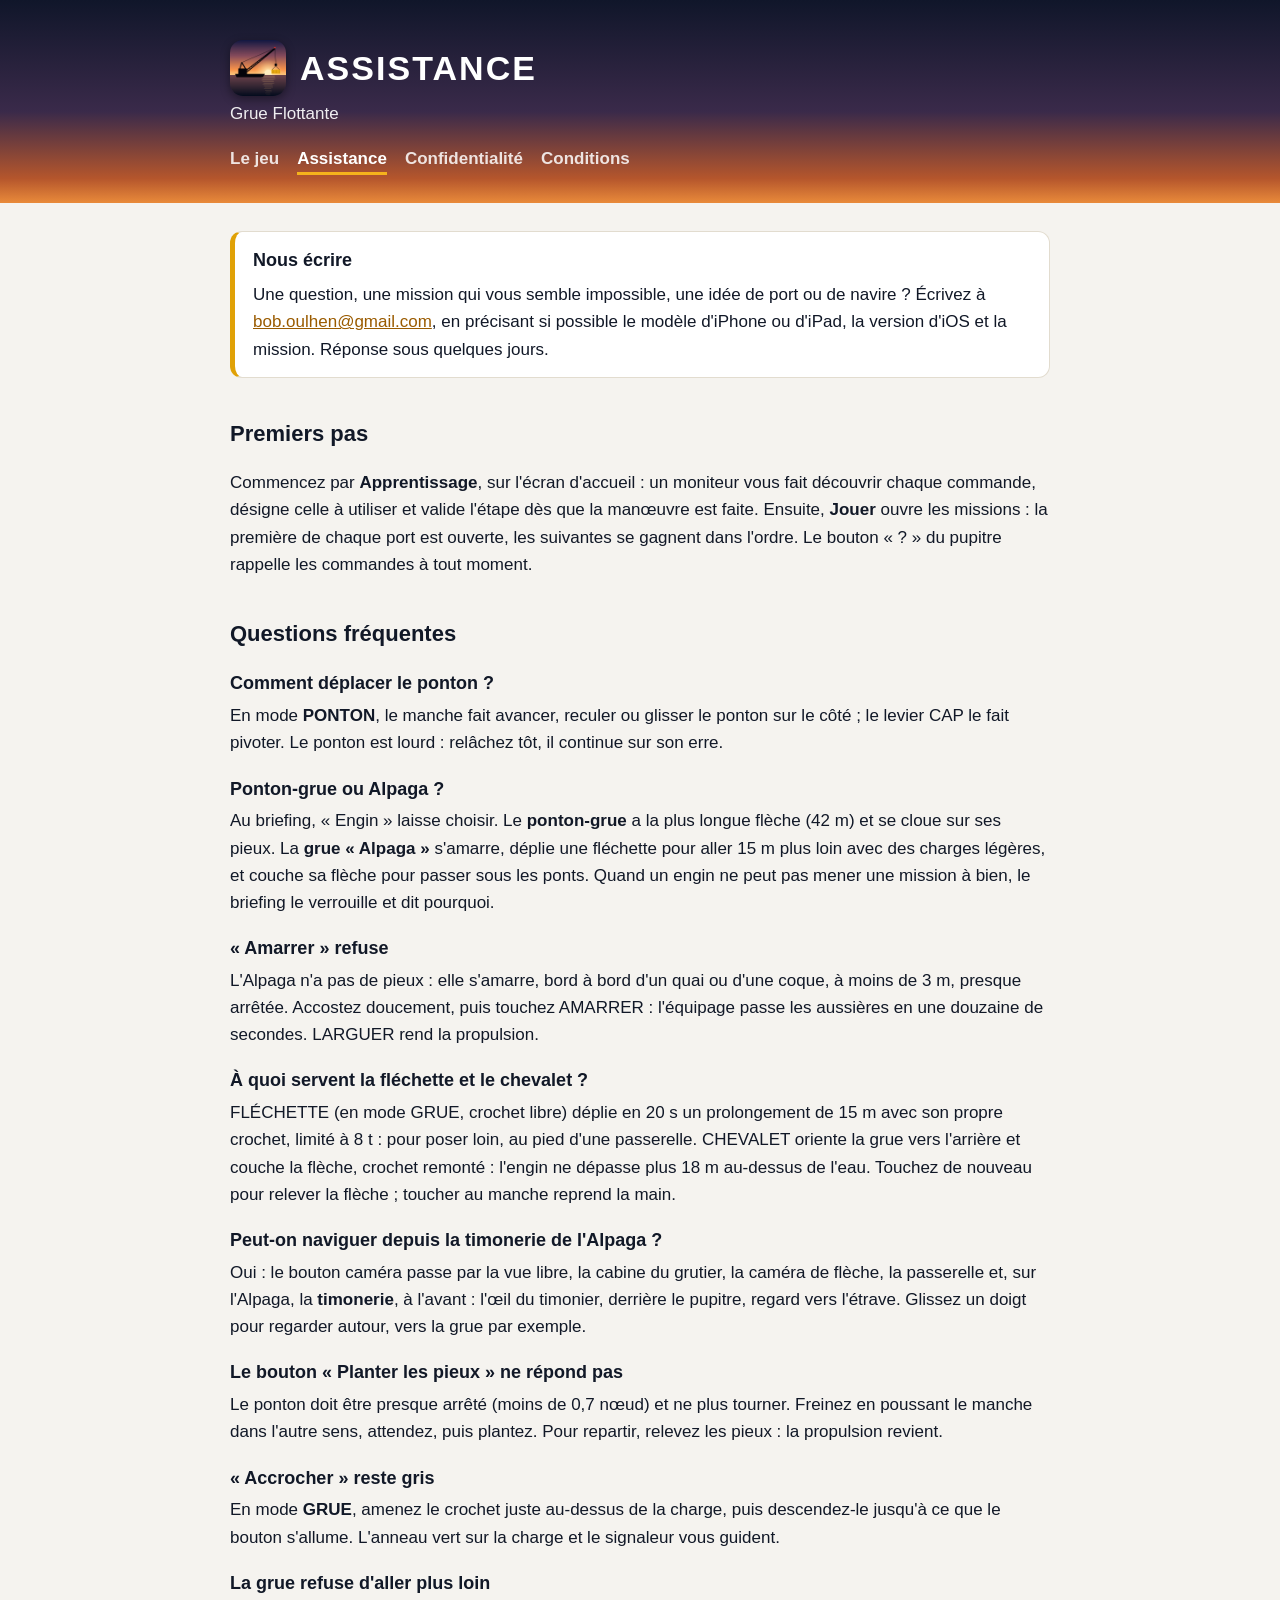
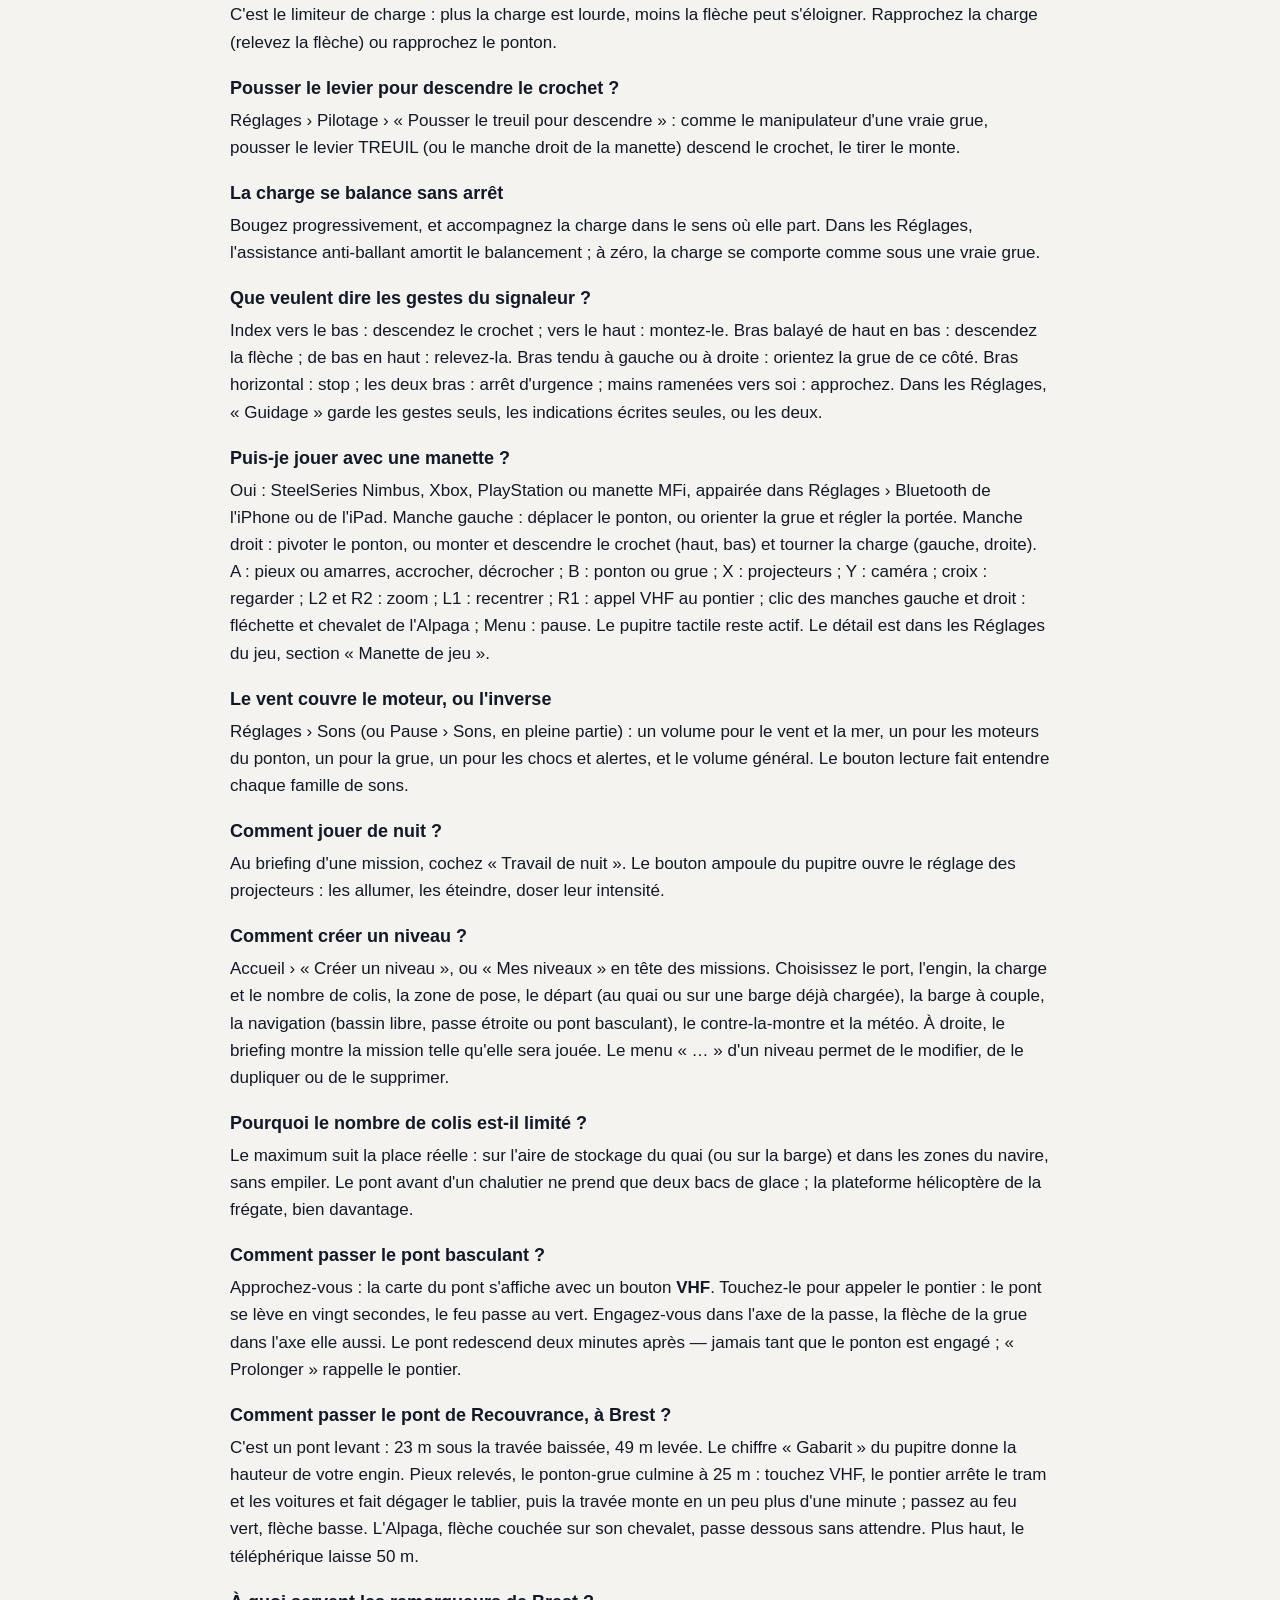
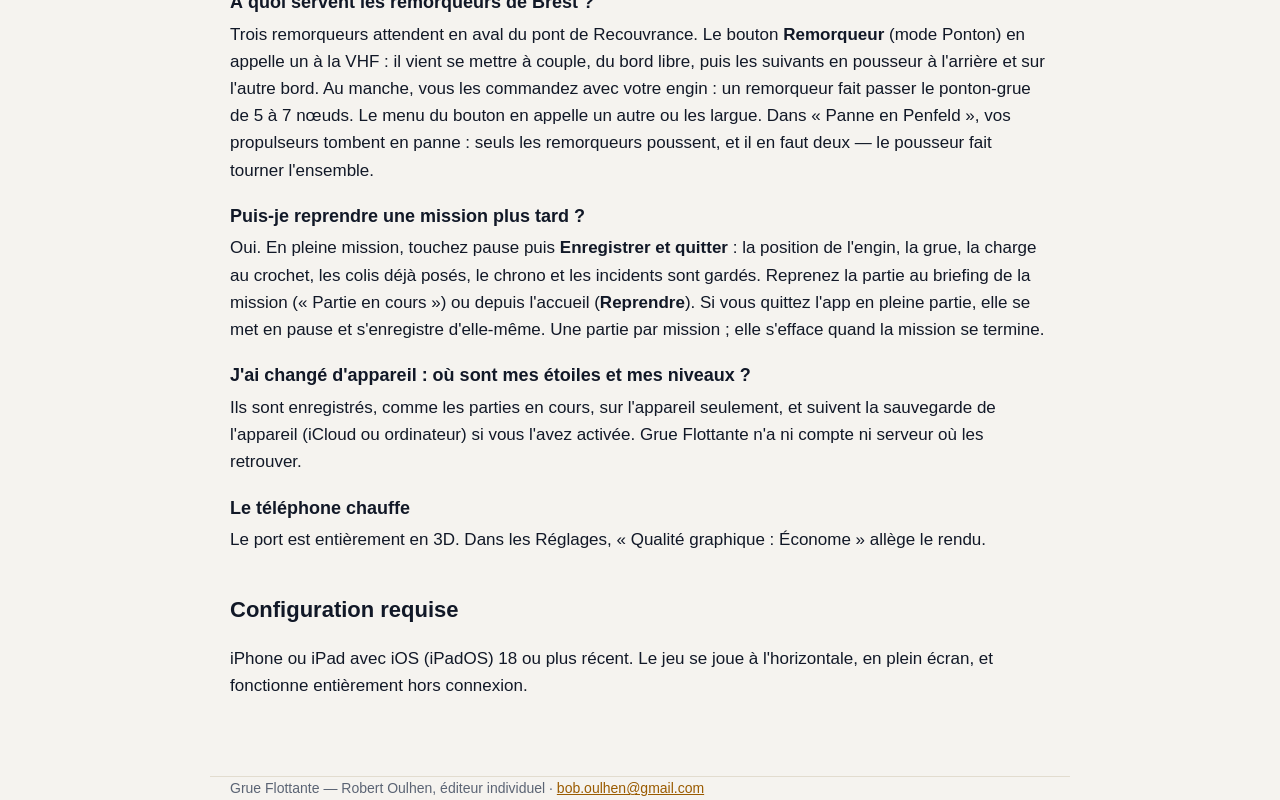
==== assistance.html @ deace476 "Alpaga : timonerie et sa vue, treuil inversable, gabarit 18 m ; images refaites Co-Authored-By: Clau" ====
<!doctype html>
<html lang="fr">
<head>
<meta charset="utf-8">
<meta name="viewport" content="width=device-width, initial-scale=1">
<title>Assistance — Grue Flottante</title>
<meta name="description" content="Aide de Grue Flottante : piloter le ponton, planter les pieux ou s'amarrer, la fléchette et le chevalet de l'Alpaga, accrocher et poser une charge, lire les gestes du signaleur, créer un niveau, faire lever un pont. Et comment nous écrire.">
<link rel="icon" href="images/icone.png">
<link rel="apple-touch-icon" href="images/icone.png">
<link rel="stylesheet" href="style.css">
</head>
<body>
<header class="bandeau">
  <div class="dedans">
    <h1><img class="icone" src="images/icone.png" alt="" width="56" height="56">ASSISTANCE</h1>
    <p class="accroche">Grue Flottante</p>
    <nav>
      <a href="index.html">Le jeu</a>
      <a href="assistance.html" aria-current="page">Assistance</a>
      <a href="confidentialite.html">Confidentialité</a>
      <a href="conditions.html">Conditions</a>
    </nav>
  </div>
</header>
<main class="dedans">
  <div class="encadre">
    <h3>Nous écrire</h3>
    <p>Une question, une mission qui vous semble impossible, une idée de port ou de navire ? Écrivez à
    <a href="mailto:bob.oulhen@gmail.com?subject=Grue%20Flottante">bob.oulhen@gmail.com</a>, en précisant si
    possible le modèle d'iPhone ou d'iPad, la version d'iOS et la mission. Réponse sous quelques jours.</p>
  </div>

  <h2>Premiers pas</h2>
  <p>Commencez par <strong>Apprentissage</strong>, sur l'écran d'accueil : un moniteur vous fait découvrir
  chaque commande, désigne celle à utiliser et valide l'étape dès que la manœuvre est faite. Ensuite,
  <strong>Jouer</strong> ouvre les missions : la première de chaque port est ouverte, les suivantes se
  gagnent dans l'ordre. Le bouton « ? » du pupitre rappelle les commandes à tout moment.</p>

  <h2>Questions fréquentes</h2>

  <h3>Comment déplacer le ponton ?</h3>
  <p>En mode <strong>PONTON</strong>, le manche fait avancer, reculer ou glisser le ponton sur le côté ;
  le levier CAP le fait pivoter. Le ponton est lourd : relâchez tôt, il continue sur son erre.</p>

  <h3>Ponton-grue ou Alpaga ?</h3>
  <p>Au briefing, « Engin » laisse choisir. Le <strong>ponton-grue</strong> a la plus longue flèche
  (42 m) et se cloue sur ses pieux. La <strong>grue « Alpaga »</strong> s'amarre, déplie une fléchette
  pour aller 15 m plus loin avec des charges légères, et couche sa flèche pour passer sous les ponts.
  Quand un engin ne peut pas mener une mission à bien, le briefing le verrouille et dit pourquoi.</p>

  <h3>« Amarrer » refuse</h3>
  <p>L'Alpaga n'a pas de pieux : elle s'amarre, bord à bord d'un quai ou d'une coque, à moins de 3 m,
  presque arrêtée. Accostez doucement, puis touchez AMARRER : l'équipage passe les aussières en une
  douzaine de secondes. LARGUER rend la propulsion.</p>

  <h3>À quoi servent la fléchette et le chevalet ?</h3>
  <p>FLÉCHETTE (en mode GRUE, crochet libre) déplie en 20 s un prolongement de 15 m avec son propre
  crochet, limité à 8 t : pour poser loin, au pied d'une passerelle. CHEVALET oriente la grue vers
  l'arrière et couche la flèche, crochet remonté : l'engin ne dépasse plus 18 m au-dessus de l'eau.
  Touchez de nouveau pour relever la flèche ; toucher au manche reprend la main.</p>

  <h3>Peut-on naviguer depuis la timonerie de l'Alpaga ?</h3>
  <p>Oui : le bouton caméra passe par la vue libre, la cabine du grutier, la caméra de flèche, la
  passerelle et, sur l'Alpaga, la <strong>timonerie</strong>, à l'avant : l'œil du timonier, derrière
  le pupitre, regard vers l'étrave. Glissez un doigt pour regarder autour, vers la grue par exemple.</p>

  <h3>Le bouton « Planter les pieux » ne répond pas</h3>
  <p>Le ponton doit être presque arrêté (moins de 0,7 nœud) et ne plus tourner. Freinez en poussant le
  manche dans l'autre sens, attendez, puis plantez. Pour repartir, relevez les pieux : la propulsion
  revient.</p>

  <h3>« Accrocher » reste gris</h3>
  <p>En mode <strong>GRUE</strong>, amenez le crochet juste au-dessus de la charge, puis descendez-le
  jusqu'à ce que le bouton s'allume. L'anneau vert sur la charge et le signaleur vous guident.</p>

  <h3>La grue refuse d'aller plus loin</h3>
  <p>C'est le limiteur de charge : plus la charge est lourde, moins la flèche peut s'éloigner. Rapprochez
  la charge (relevez la flèche) ou rapprochez le ponton.</p>

  <h3>Pousser le levier pour descendre le crochet ?</h3>
  <p>Réglages › Pilotage › « Pousser le treuil pour descendre » : comme le manipulateur d'une vraie
  grue, pousser le levier TREUIL (ou le manche droit de la manette) descend le crochet, le tirer le
  monte.</p>

  <h3>La charge se balance sans arrêt</h3>
  <p>Bougez progressivement, et accompagnez la charge dans le sens où elle part. Dans les Réglages,
  l'assistance anti-ballant amortit le balancement ; à zéro, la charge se comporte comme sous une vraie
  grue.</p>

  <h3>Que veulent dire les gestes du signaleur ?</h3>
  <p>Index vers le bas : descendez le crochet ; vers le haut : montez-le. Bras balayé de haut en bas :
  descendez la flèche ; de bas en haut : relevez-la. Bras tendu à gauche ou à droite : orientez la grue de
  ce côté. Bras horizontal : stop ; les deux bras : arrêt d'urgence ; mains ramenées vers soi :
  approchez. Dans les Réglages, « Guidage » garde les gestes seuls, les indications écrites seules, ou les
  deux.</p>

  <h3>Puis-je jouer avec une manette ?</h3>
  <p>Oui : SteelSeries Nimbus, Xbox, PlayStation ou manette MFi, appairée dans Réglages › Bluetooth de
  l'iPhone ou de l'iPad. Manche gauche : déplacer le ponton, ou orienter la grue et régler la portée. Manche droit :
  pivoter le ponton, ou monter et descendre le crochet (haut, bas) et tourner la charge (gauche, droite).
  A : pieux ou amarres, accrocher, décrocher ; B : ponton ou grue ; X : projecteurs ; Y : caméra ; croix : regarder ;
  L2 et R2 : zoom ; L1 : recentrer ; R1 : appel VHF au pontier ; clic des manches gauche et droit :
  fléchette et chevalet de l'Alpaga ; Menu : pause. Le pupitre tactile reste
  actif. Le détail est dans les Réglages du jeu, section « Manette de jeu ».</p>

  <h3>Le vent couvre le moteur, ou l'inverse</h3>
  <p>Réglages › Sons (ou Pause › Sons, en pleine partie) : un volume pour le vent et la mer, un pour les
  moteurs du ponton, un pour la grue, un pour les chocs et alertes, et le volume général. Le bouton
  lecture fait entendre chaque famille de sons.</p>

  <h3>Comment jouer de nuit ?</h3>
  <p>Au briefing d'une mission, cochez « Travail de nuit ». Le bouton ampoule du pupitre ouvre le réglage
  des projecteurs : les allumer, les éteindre, doser leur intensité.</p>

  <h3>Comment créer un niveau ?</h3>
  <p>Accueil › « Créer un niveau », ou « Mes niveaux » en tête des missions. Choisissez le port, l'engin, la charge
  et le nombre de colis, la zone de pose, le départ (au quai ou sur une barge déjà chargée), la barge à
  couple, la navigation (bassin libre, passe étroite ou pont basculant), le contre-la-montre et la météo.
  À droite, le briefing montre la mission telle qu'elle sera jouée. Le menu « … » d'un niveau permet de le
  modifier, de le dupliquer ou de le supprimer.</p>

  <h3>Pourquoi le nombre de colis est-il limité ?</h3>
  <p>Le maximum suit la place réelle : sur l'aire de stockage du quai (ou sur la barge) et dans les zones
  du navire, sans empiler. Le pont avant d'un chalutier ne prend que deux bacs de glace ; la plateforme
  hélicoptère de la frégate, bien davantage.</p>

  <h3>Comment passer le pont basculant ?</h3>
  <p>Approchez-vous : la carte du pont s'affiche avec un bouton <strong>VHF</strong>. Touchez-le pour
  appeler le pontier : le pont se lève en vingt secondes, le feu passe au vert. Engagez-vous dans l'axe de
  la passe, la flèche de la grue dans l'axe elle aussi. Le pont redescend deux minutes après — jamais tant
  que le ponton est engagé ; « Prolonger » rappelle le pontier.</p>

  <h3>Comment passer le pont de Recouvrance, à Brest ?</h3>
  <p>C'est un pont levant : 23 m sous la travée baissée, 49 m levée. Le chiffre « Gabarit » du pupitre
  donne la hauteur de votre engin. Pieux relevés, le ponton-grue culmine à 25 m : touchez VHF, le pontier
  arrête le tram et les voitures et fait dégager le tablier, puis la travée monte en un peu plus d'une
  minute ; passez au feu vert, flèche basse. L'Alpaga, flèche couchée sur son
  chevalet, passe dessous sans attendre. Plus haut, le téléphérique laisse 50 m.</p>

  <h3>À quoi servent les remorqueurs de Brest ?</h3>
  <p>Trois remorqueurs attendent en aval du pont de Recouvrance. Le bouton <strong>Remorqueur</strong>
  (mode Ponton) en appelle un à la VHF : il vient se mettre à couple, du bord libre, puis les suivants en
  pousseur à l'arrière et sur l'autre bord. Au manche, vous les commandez avec votre engin : un
  remorqueur fait passer le ponton-grue de 5 à 7 nœuds. Le menu du bouton en appelle un autre ou les
  largue. Dans « Panne en Penfeld », vos propulseurs tombent en panne : seuls les remorqueurs poussent,
  et il en faut deux — le pousseur fait tourner l'ensemble.</p>

  <h3>Puis-je reprendre une mission plus tard ?</h3>
  <p>Oui. En pleine mission, touchez pause puis <strong>Enregistrer et quitter</strong> : la position de
  l'engin, la grue, la charge au crochet, les colis déjà posés, le chrono et les incidents sont gardés.
  Reprenez la partie au briefing de la mission (« Partie en cours ») ou depuis l'accueil
  (<strong>Reprendre</strong>). Si vous quittez l'app en pleine partie, elle se met en pause et
  s'enregistre d'elle-même. Une partie par mission ; elle s'efface quand la mission se termine.</p>

  <h3>J'ai changé d'appareil : où sont mes étoiles et mes niveaux ?</h3>
  <p>Ils sont enregistrés, comme les parties en cours, sur l'appareil seulement, et suivent la sauvegarde de l'appareil (iCloud ou
  ordinateur) si vous l'avez activée. Grue Flottante n'a ni compte ni serveur où les retrouver.</p>

  <h3>Le téléphone chauffe</h3>
  <p>Le port est entièrement en 3D. Dans les Réglages, « Qualité graphique : Économe » allège le rendu.</p>

  <h2>Configuration requise</h2>
  <p>iPhone ou iPad avec iOS (iPadOS) 18 ou plus récent. Le jeu se joue à l'horizontale, en plein écran, et fonctionne entièrement hors
  connexion.</p>
</main>
<footer class="dedans">Grue Flottante — Robert Oulhen, éditeur individuel · <a href="mailto:bob.oulhen@gmail.com">bob.oulhen@gmail.com</a></footer>
</body>
</html>
---- style.css ----
:root { --encre: #111827; --doux: #5b6474; --fond: #f5f3ef; --carte: #ffffff; --trait: #e2dccf;
        --ambre: #e0a106; --lien: #9a5b00; --nuit: #10162a; }
@media (prefers-color-scheme: dark) {
  :root { --encre: #ece8e1; --doux: #8d939e; --fond: #0b0f1a; --carte: #141a29; --trait: #283044;
          --ambre: #f5b31c; --lien: #ffc94d; }
}
* { box-sizing: border-box; }
body { margin: 0; background: var(--fond); color: var(--encre);
       font: 17px/1.6 -apple-system, BlinkMacSystemFont, "Segoe UI", sans-serif; }
/* Le bandeau reprend le couchant de l'icône : nuit en haut, horizon orangé en bas. */
.bandeau { background: linear-gradient(180deg, #10162a 0%, #3a2a4a 55%, #b5562c 88%, #e98a3a 100%);
           color: #fff; padding: 40px 0 28px; }
.dedans { max-width: 860px; margin: 0 auto; padding: 0 20px; }
h1 { margin: 0; font-size: 34px; letter-spacing: .06em; display: flex; align-items: center; gap: 14px; }
.icone { width: 56px; height: 56px; border-radius: 13px; box-shadow: 0 3px 10px rgba(0,0,0,.4); flex: none; }
.accroche { margin: 4px 0 18px; opacity: .92; }
nav { display: flex; gap: 18px; flex-wrap: wrap; }
nav a { color: #fff; text-decoration: none; font-weight: 600; opacity: .85; }
nav a[aria-current="page"] { opacity: 1; border-bottom: 3px solid #f5b31c; }
main.dedans { padding-top: 28px; padding-bottom: 60px; }
h2 { margin-top: 38px; font-size: 22px; }
h3 { margin-bottom: 4px; font-size: 18px; }
h3 + p { margin-top: 0; }
a { color: var(--lien); }
.date { color: var(--doux); font-size: 14px; }
.encadre { background: var(--carte); border: 1px solid var(--trait); border-left: 5px solid var(--ambre);
           border-radius: 12px; padding: 14px 18px; }
.encadre h3 { margin: 0 0 6px; }
.encadre p { margin: 0; }
.encadre p + p { margin-top: 8px; }
ul { padding-left: 22px; }
li { margin: 4px 0; }
table { width: 100%; border-collapse: collapse; margin: 12px 0; background: var(--carte); }
th, td { text-align: left; padding: 9px 10px; border-bottom: 1px solid var(--trait); vertical-align: top; }
th { font-size: 14px; color: var(--doux); }
footer { color: var(--doux); font-size: 14px; border-top: 1px solid var(--trait); padding: 18px 20px 40px; }
/* Le jeu se joue à l'horizontale : deux captures par rangée, une seule sur un téléphone. */
.galerie { display: grid; grid-template-columns: repeat(2, 1fr); gap: 16px; margin: 28px 0 8px; }
.galerie figure { margin: 0; text-align: center; }
.galerie img { width: 100%; height: auto; display: block; border-radius: 14px; border: 1px solid var(--trait);
               box-shadow: 0 6px 18px rgba(16,22,42,.18); }
figcaption { margin-top: 8px; font-size: 14px; color: var(--doux); line-height: 1.3; }
@media (max-width: 620px) {
  .galerie { grid-template-columns: 1fr; }
  h1 { font-size: 28px; }
  .icone { width: 46px; height: 46px; border-radius: 11px; }
}
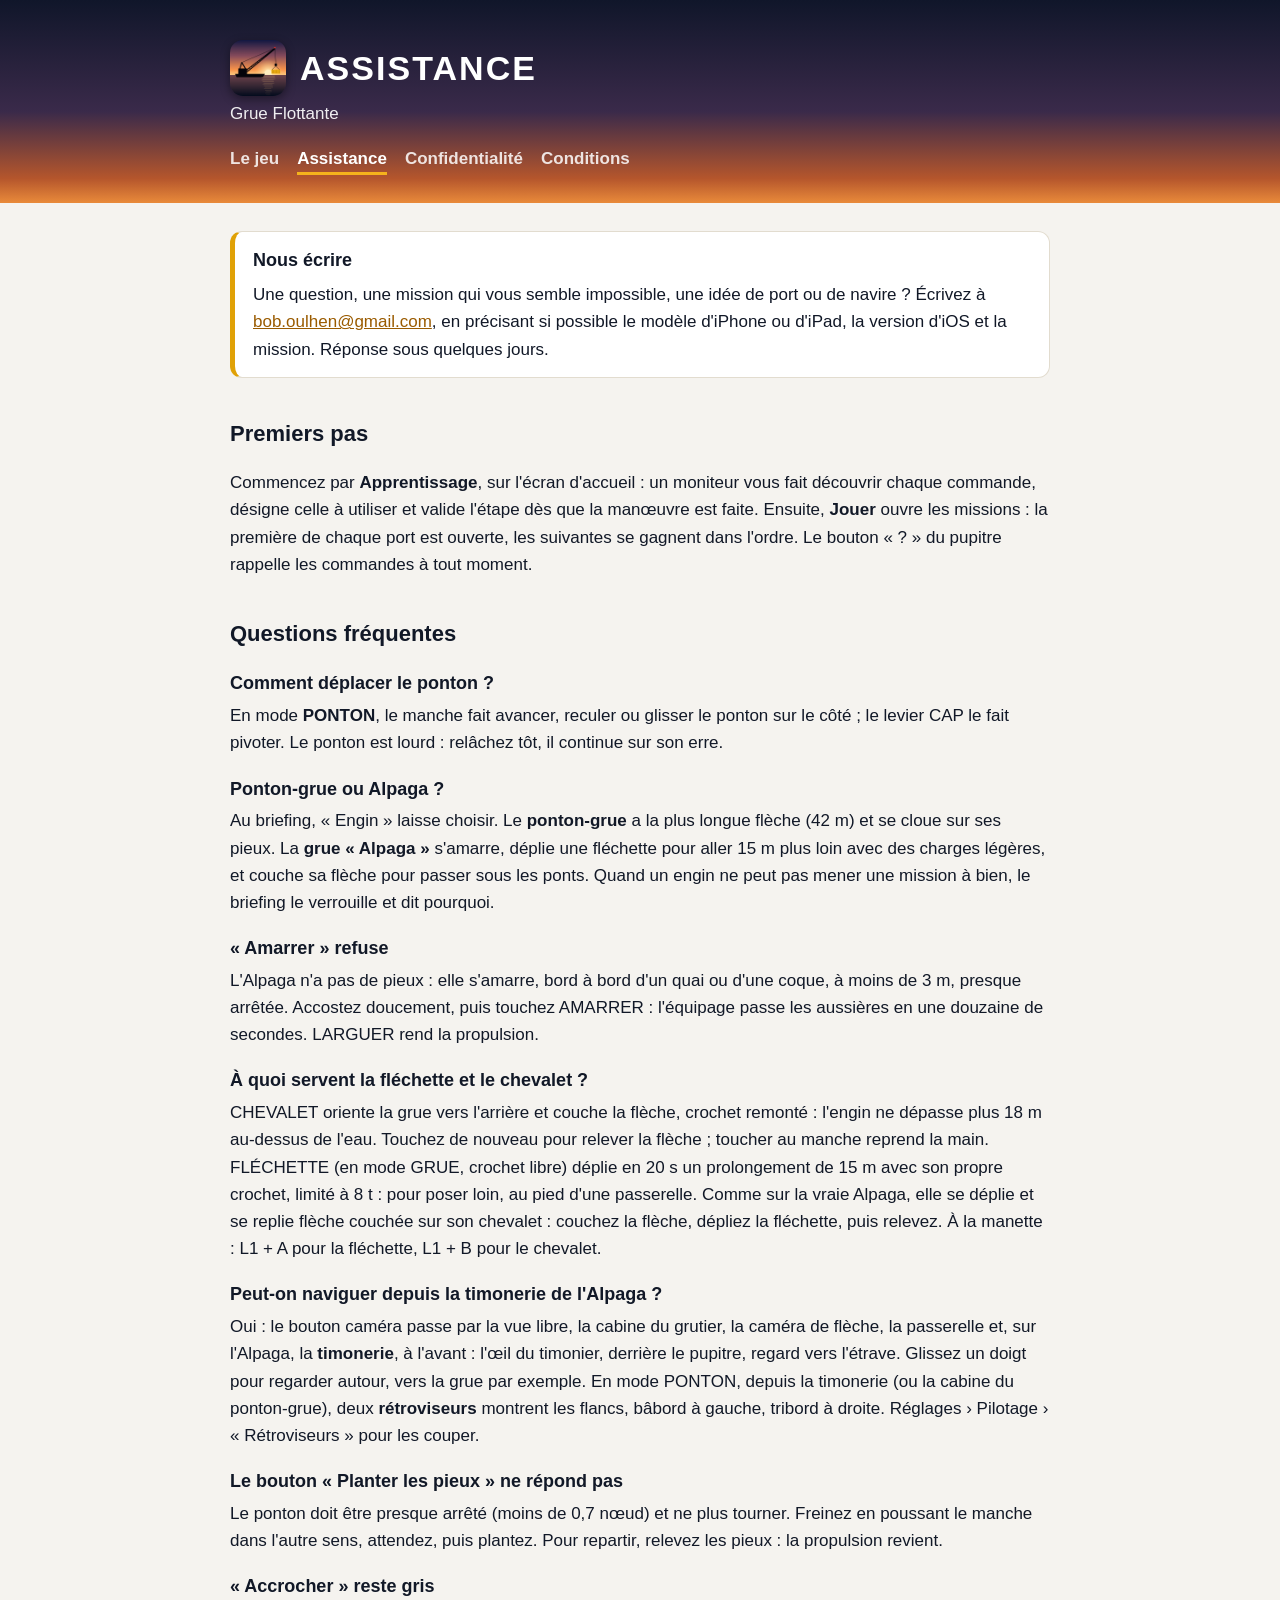
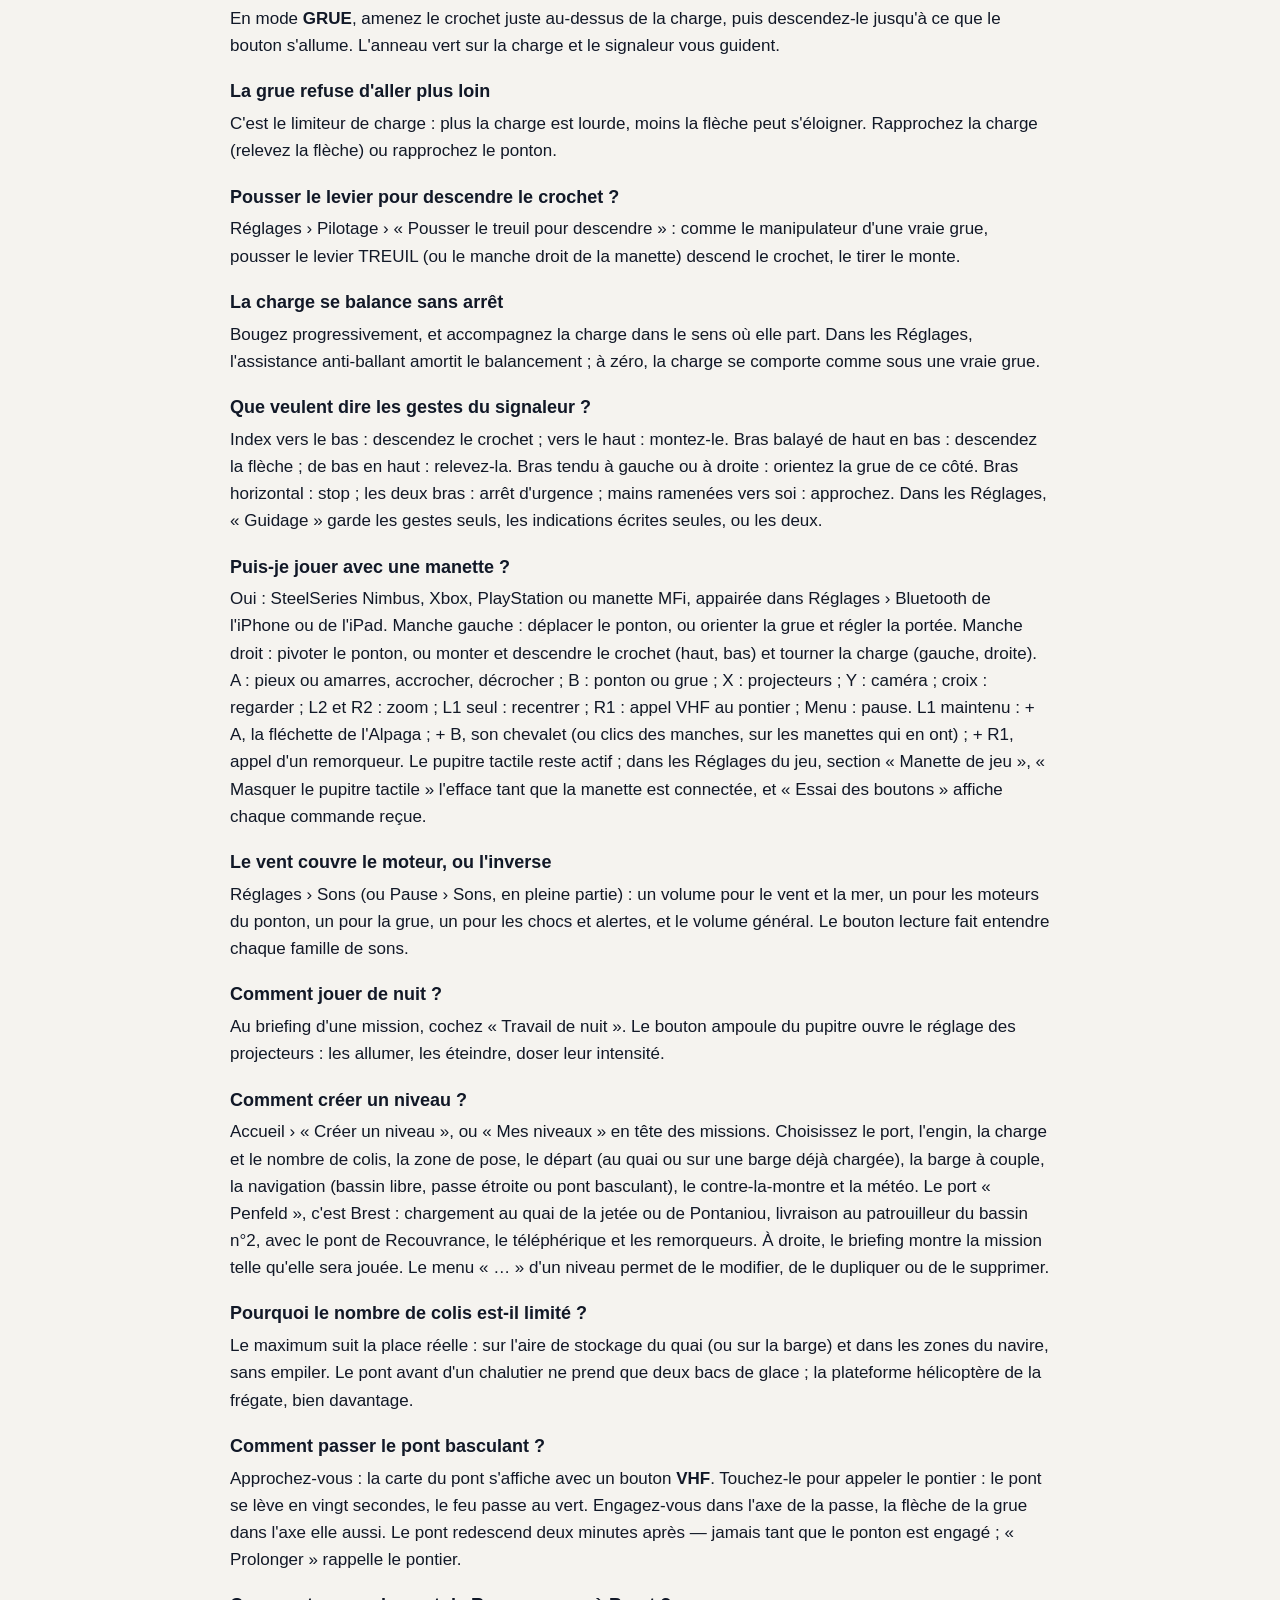
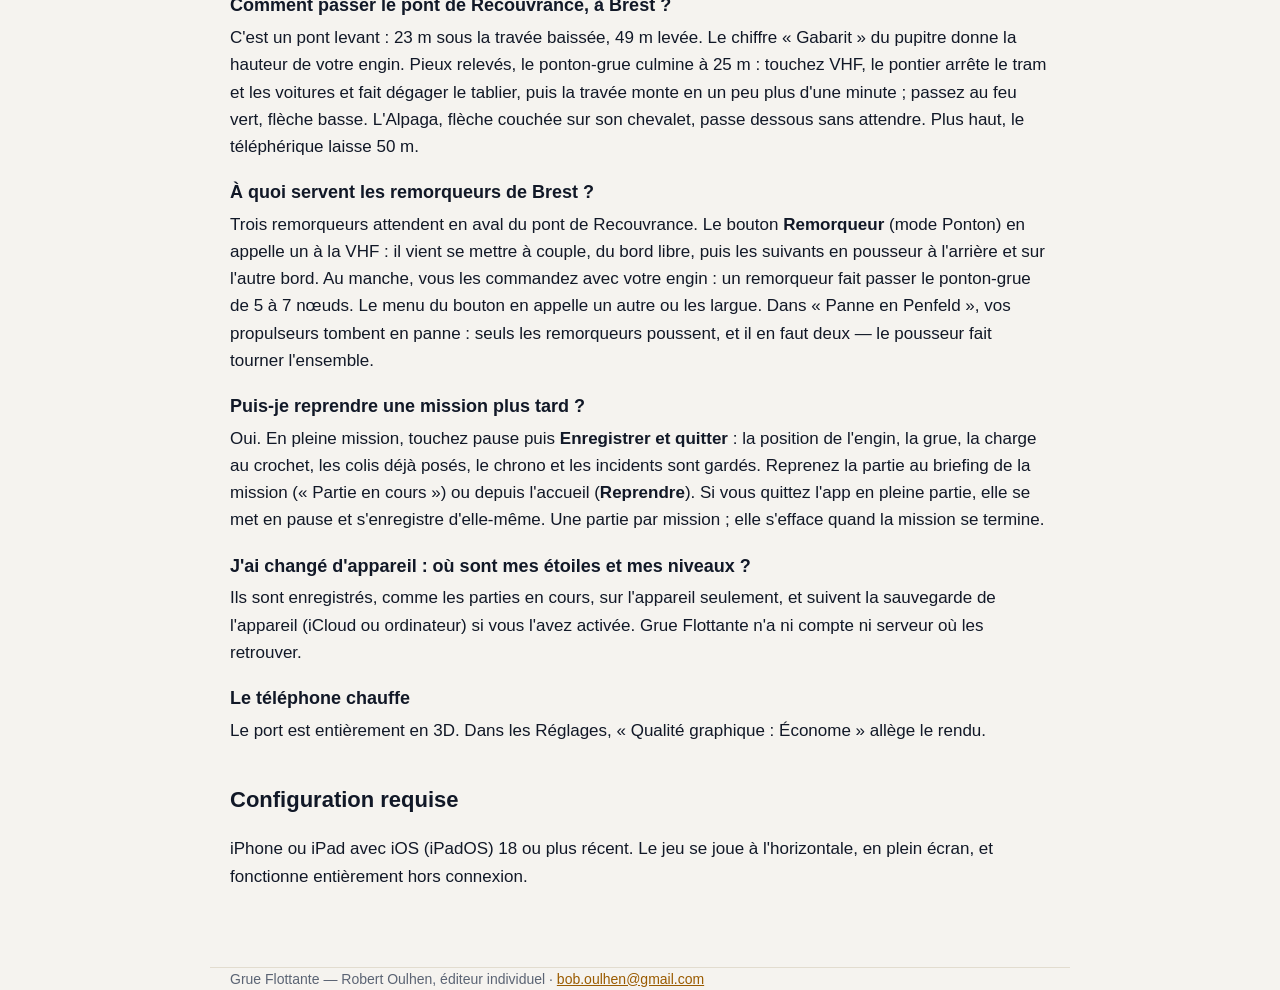
==== commit d993f465: "Assistance : Penfeld dans le créateur, manette (L1 + A/B/R1, pupitre masqué), fléchette sur chevalet" ====
--- a/assistance.html
+++ b/assistance.html
@@ -54,15 +54,20 @@
   douzaine de secondes. LARGUER rend la propulsion.</p>
 
   <h3>À quoi servent la fléchette et le chevalet ?</h3>
-  <p>FLÉCHETTE (en mode GRUE, crochet libre) déplie en 20 s un prolongement de 15 m avec son propre
-  crochet, limité à 8 t : pour poser loin, au pied d'une passerelle. CHEVALET oriente la grue vers
-  l'arrière et couche la flèche, crochet remonté : l'engin ne dépasse plus 18 m au-dessus de l'eau.
-  Touchez de nouveau pour relever la flèche ; toucher au manche reprend la main.</p>
+  <p>CHEVALET oriente la grue vers l'arrière et couche la flèche, crochet remonté : l'engin ne dépasse
+  plus 18 m au-dessus de l'eau. Touchez de nouveau pour relever la flèche ; toucher au manche reprend
+  la main. FLÉCHETTE (en mode GRUE, crochet libre) déplie en 20 s un prolongement de 15 m avec son
+  propre crochet, limité à 8 t : pour poser loin, au pied d'une passerelle. Comme sur la vraie Alpaga,
+  elle se déplie et se replie flèche couchée sur son chevalet : couchez la flèche, dépliez la
+  fléchette, puis relevez. À la manette : L1 + A pour la fléchette, L1 + B pour le chevalet.</p>
 
   <h3>Peut-on naviguer depuis la timonerie de l'Alpaga ?</h3>
   <p>Oui : le bouton caméra passe par la vue libre, la cabine du grutier, la caméra de flèche, la
   passerelle et, sur l'Alpaga, la <strong>timonerie</strong>, à l'avant : l'œil du timonier, derrière
-  le pupitre, regard vers l'étrave. Glissez un doigt pour regarder autour, vers la grue par exemple.</p>
+  le pupitre, regard vers l'étrave. Glissez un doigt pour regarder autour, vers la grue par exemple.
+  En mode PONTON, depuis la timonerie (ou la cabine du ponton-grue), deux <strong>rétroviseurs</strong>
+  montrent les flancs, bâbord à gauche, tribord à droite. Réglages › Pilotage › « Rétroviseurs » pour
+  les couper.</p>
 
   <h3>Le bouton « Planter les pieux » ne répond pas</h3>
   <p>Le ponton doit être presque arrêté (moins de 0,7 nœud) et ne plus tourner. Freinez en poussant le
@@ -99,9 +104,11 @@
   l'iPhone ou de l'iPad. Manche gauche : déplacer le ponton, ou orienter la grue et régler la portée. Manche droit :
   pivoter le ponton, ou monter et descendre le crochet (haut, bas) et tourner la charge (gauche, droite).
   A : pieux ou amarres, accrocher, décrocher ; B : ponton ou grue ; X : projecteurs ; Y : caméra ; croix : regarder ;
-  L2 et R2 : zoom ; L1 : recentrer ; R1 : appel VHF au pontier ; clic des manches gauche et droit :
-  fléchette et chevalet de l'Alpaga ; Menu : pause. Le pupitre tactile reste
-  actif. Le détail est dans les Réglages du jeu, section « Manette de jeu ».</p>
+  L2 et R2 : zoom ; L1 seul : recentrer ; R1 : appel VHF au pontier ; Menu : pause. L1 maintenu :
+  + A, la fléchette de l'Alpaga ; + B, son chevalet (ou clics des manches, sur les manettes qui en ont) ;
+  + R1, appel d'un remorqueur. Le pupitre tactile reste actif ; dans les Réglages du jeu, section
+  « Manette de jeu », « Masquer le pupitre tactile » l'efface tant que la manette est connectée, et
+  « Essai des boutons » affiche chaque commande reçue.</p>
 
   <h3>Le vent couvre le moteur, ou l'inverse</h3>
   <p>Réglages › Sons (ou Pause › Sons, en pleine partie) : un volume pour le vent et la mer, un pour les
@@ -116,6 +123,8 @@
   <p>Accueil › « Créer un niveau », ou « Mes niveaux » en tête des missions. Choisissez le port, l'engin, la charge
   et le nombre de colis, la zone de pose, le départ (au quai ou sur une barge déjà chargée), la barge à
   couple, la navigation (bassin libre, passe étroite ou pont basculant), le contre-la-montre et la météo.
+  Le port « Penfeld », c'est Brest : chargement au quai de la jetée ou de Pontaniou, livraison au
+  patrouilleur du bassin n°2, avec le pont de Recouvrance, le téléphérique et les remorqueurs.
   À droite, le briefing montre la mission telle qu'elle sera jouée. Le menu « … » d'un niveau permet de le
   modifier, de le dupliquer ou de le supprimer.</p>
 
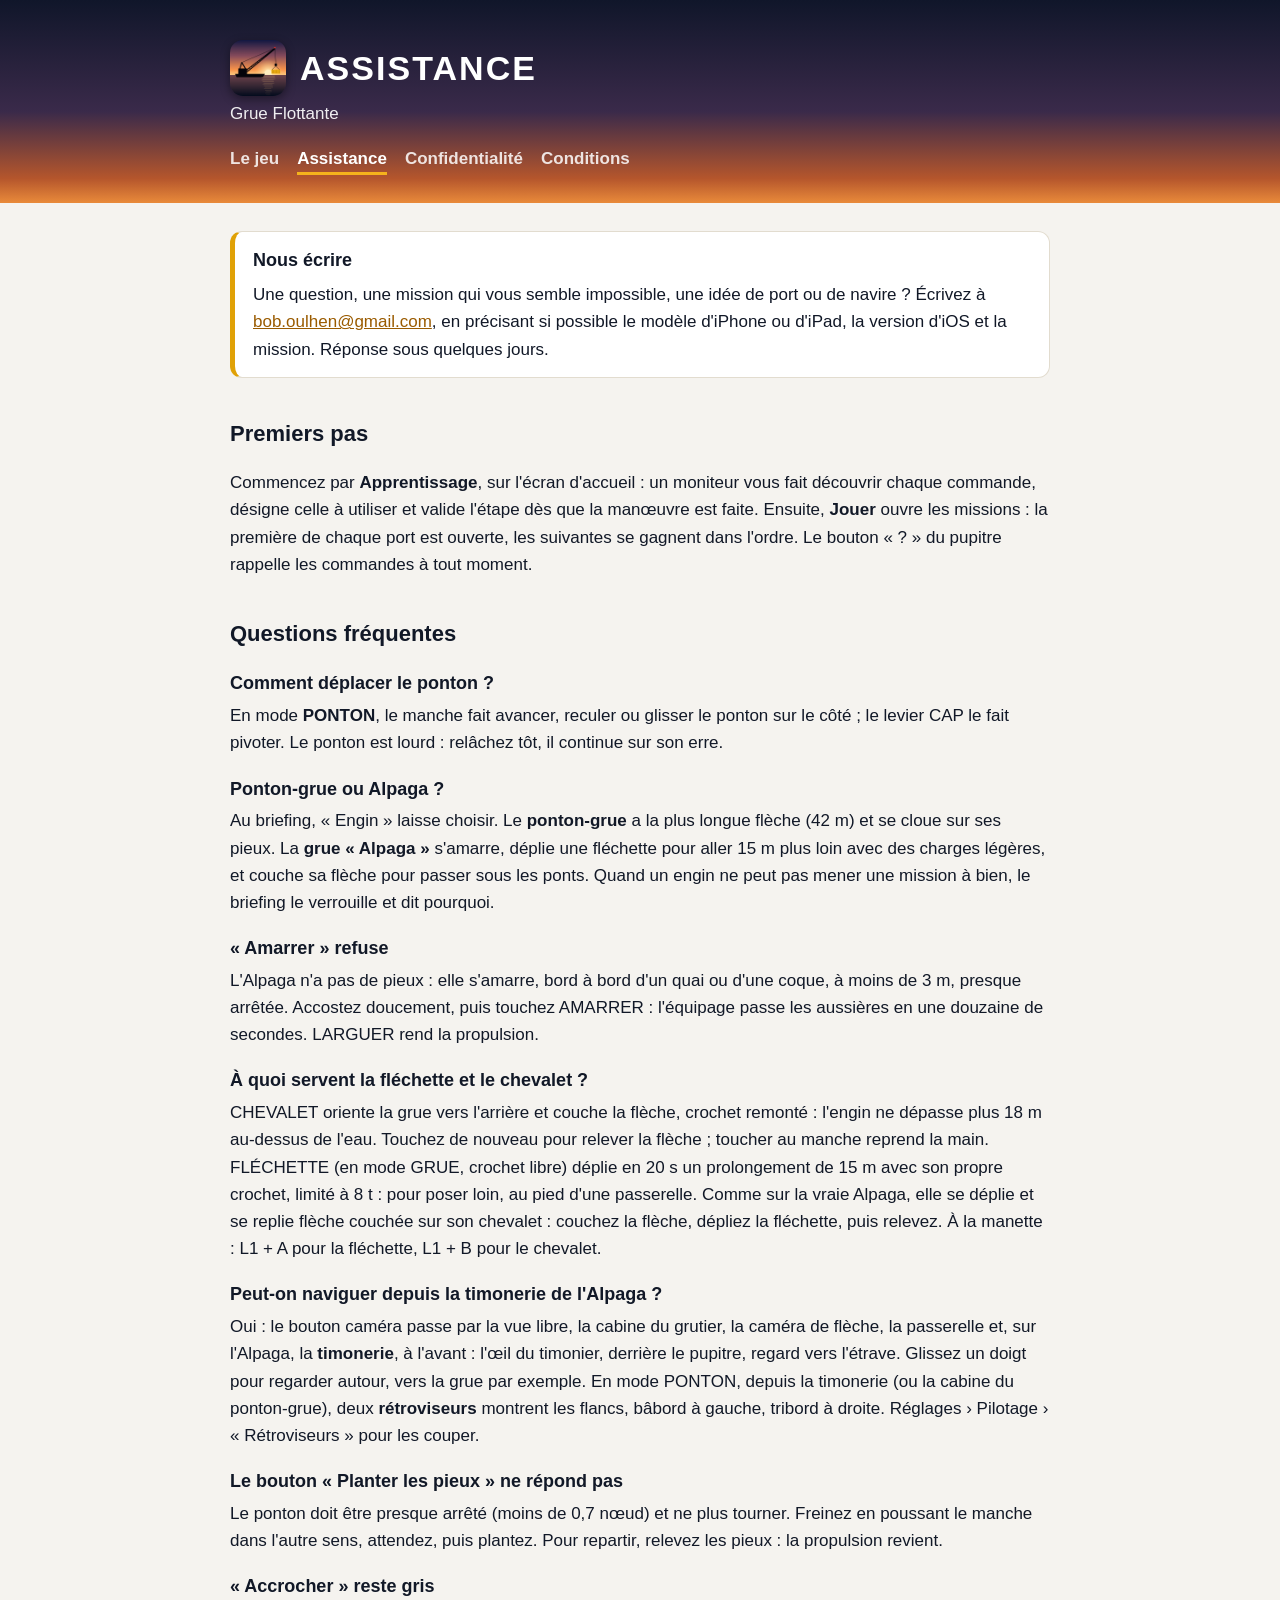
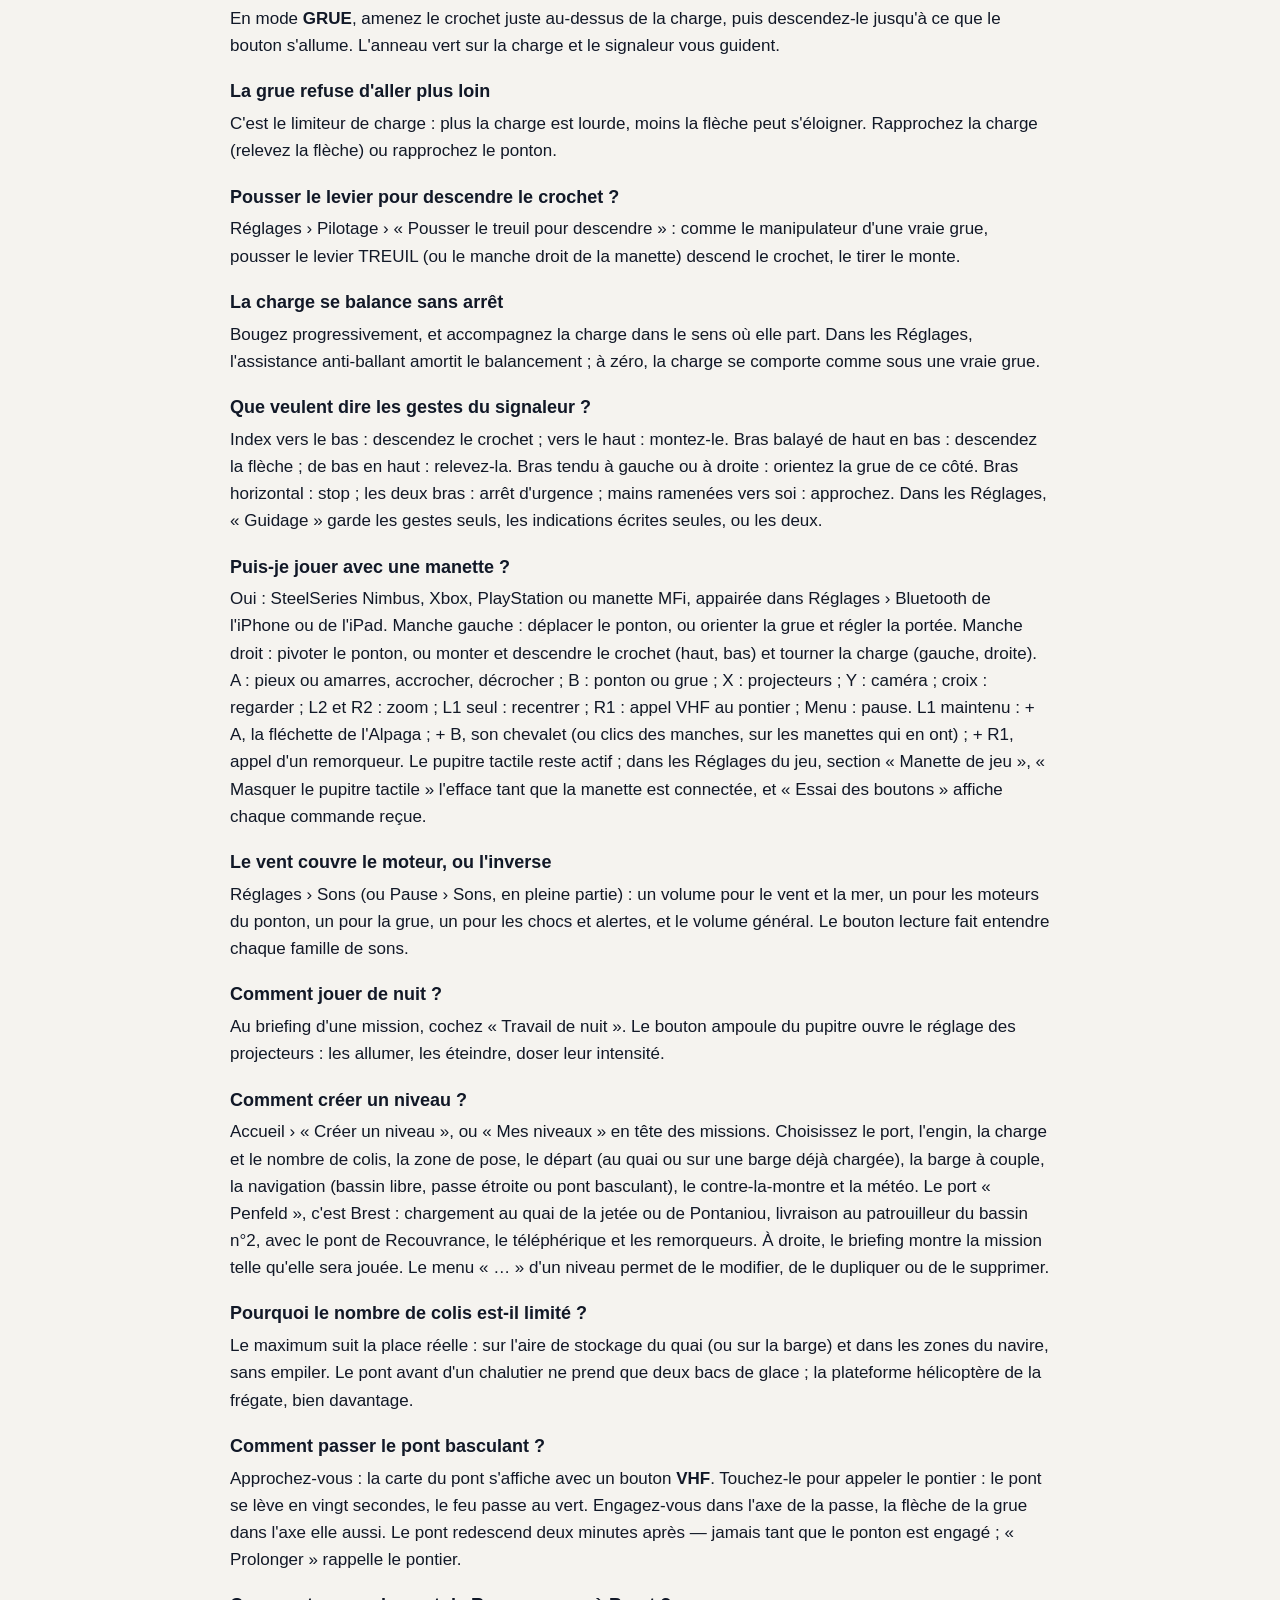
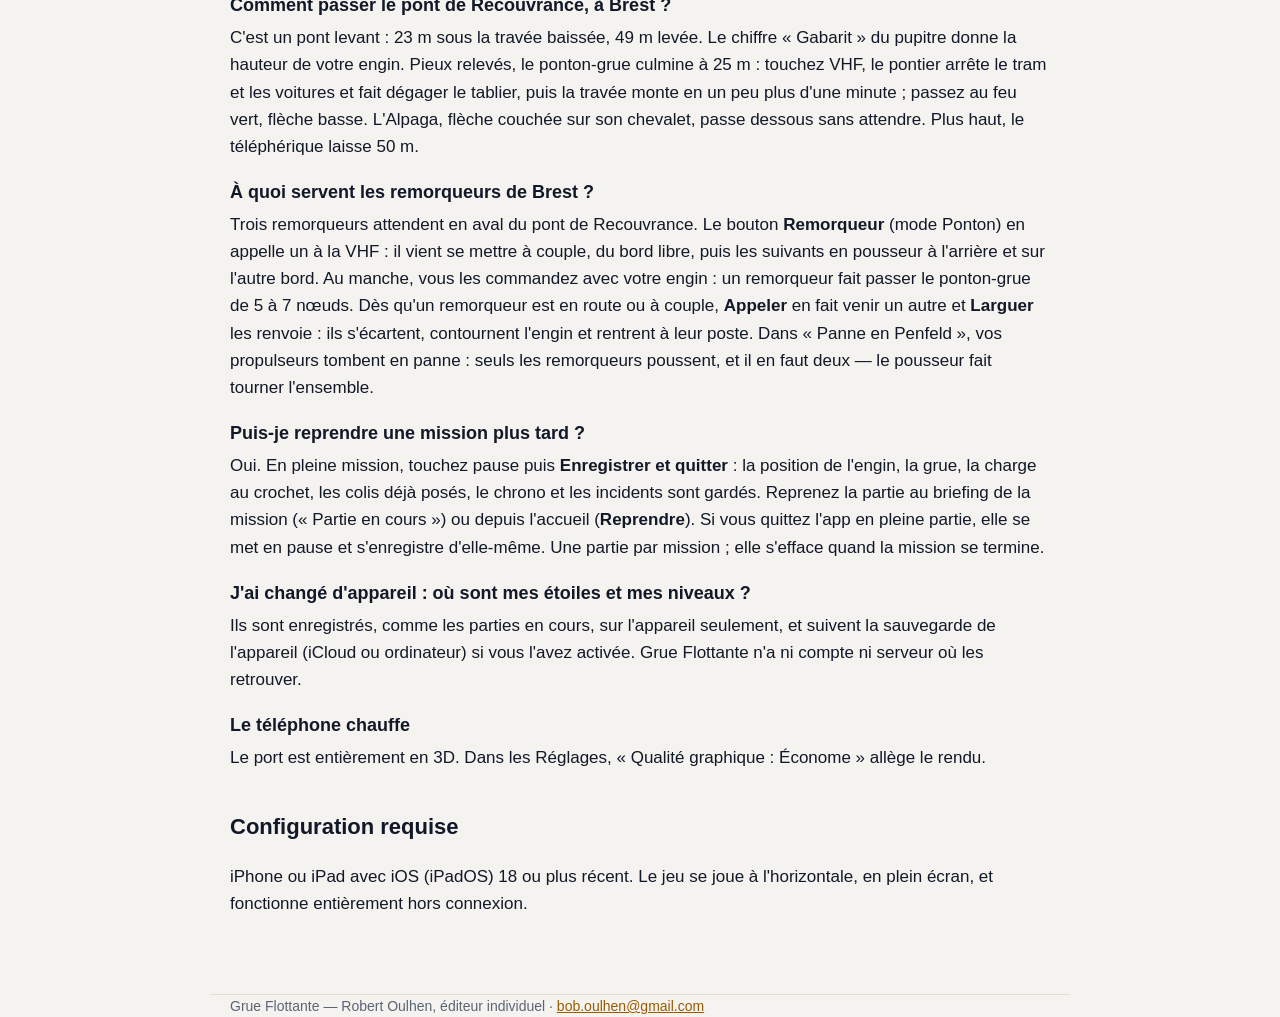
==== commit 7a33b1fb: "Assistance : remorqueurs, boutons Appeler et Larguer Co-Authored-By: Claude Opus 5.5 <noreply@anthro" ====
--- a/assistance.html
+++ b/assistance.html
@@ -150,8 +150,9 @@
   <p>Trois remorqueurs attendent en aval du pont de Recouvrance. Le bouton <strong>Remorqueur</strong>
   (mode Ponton) en appelle un à la VHF : il vient se mettre à couple, du bord libre, puis les suivants en
   pousseur à l'arrière et sur l'autre bord. Au manche, vous les commandez avec votre engin : un
-  remorqueur fait passer le ponton-grue de 5 à 7 nœuds. Le menu du bouton en appelle un autre ou les
-  largue. Dans « Panne en Penfeld », vos propulseurs tombent en panne : seuls les remorqueurs poussent,
+  remorqueur fait passer le ponton-grue de 5 à 7 nœuds. Dès qu'un remorqueur est en route ou à couple,
+  <strong>Appeler</strong> en fait venir un autre et <strong>Larguer</strong> les renvoie : ils s'écartent,
+  contournent l'engin et rentrent à leur poste. Dans « Panne en Penfeld », vos propulseurs tombent en panne : seuls les remorqueurs poussent,
   et il en faut deux — le pousseur fait tourner l'ensemble.</p>
 
   <h3>Puis-je reprendre une mission plus tard ?</h3>
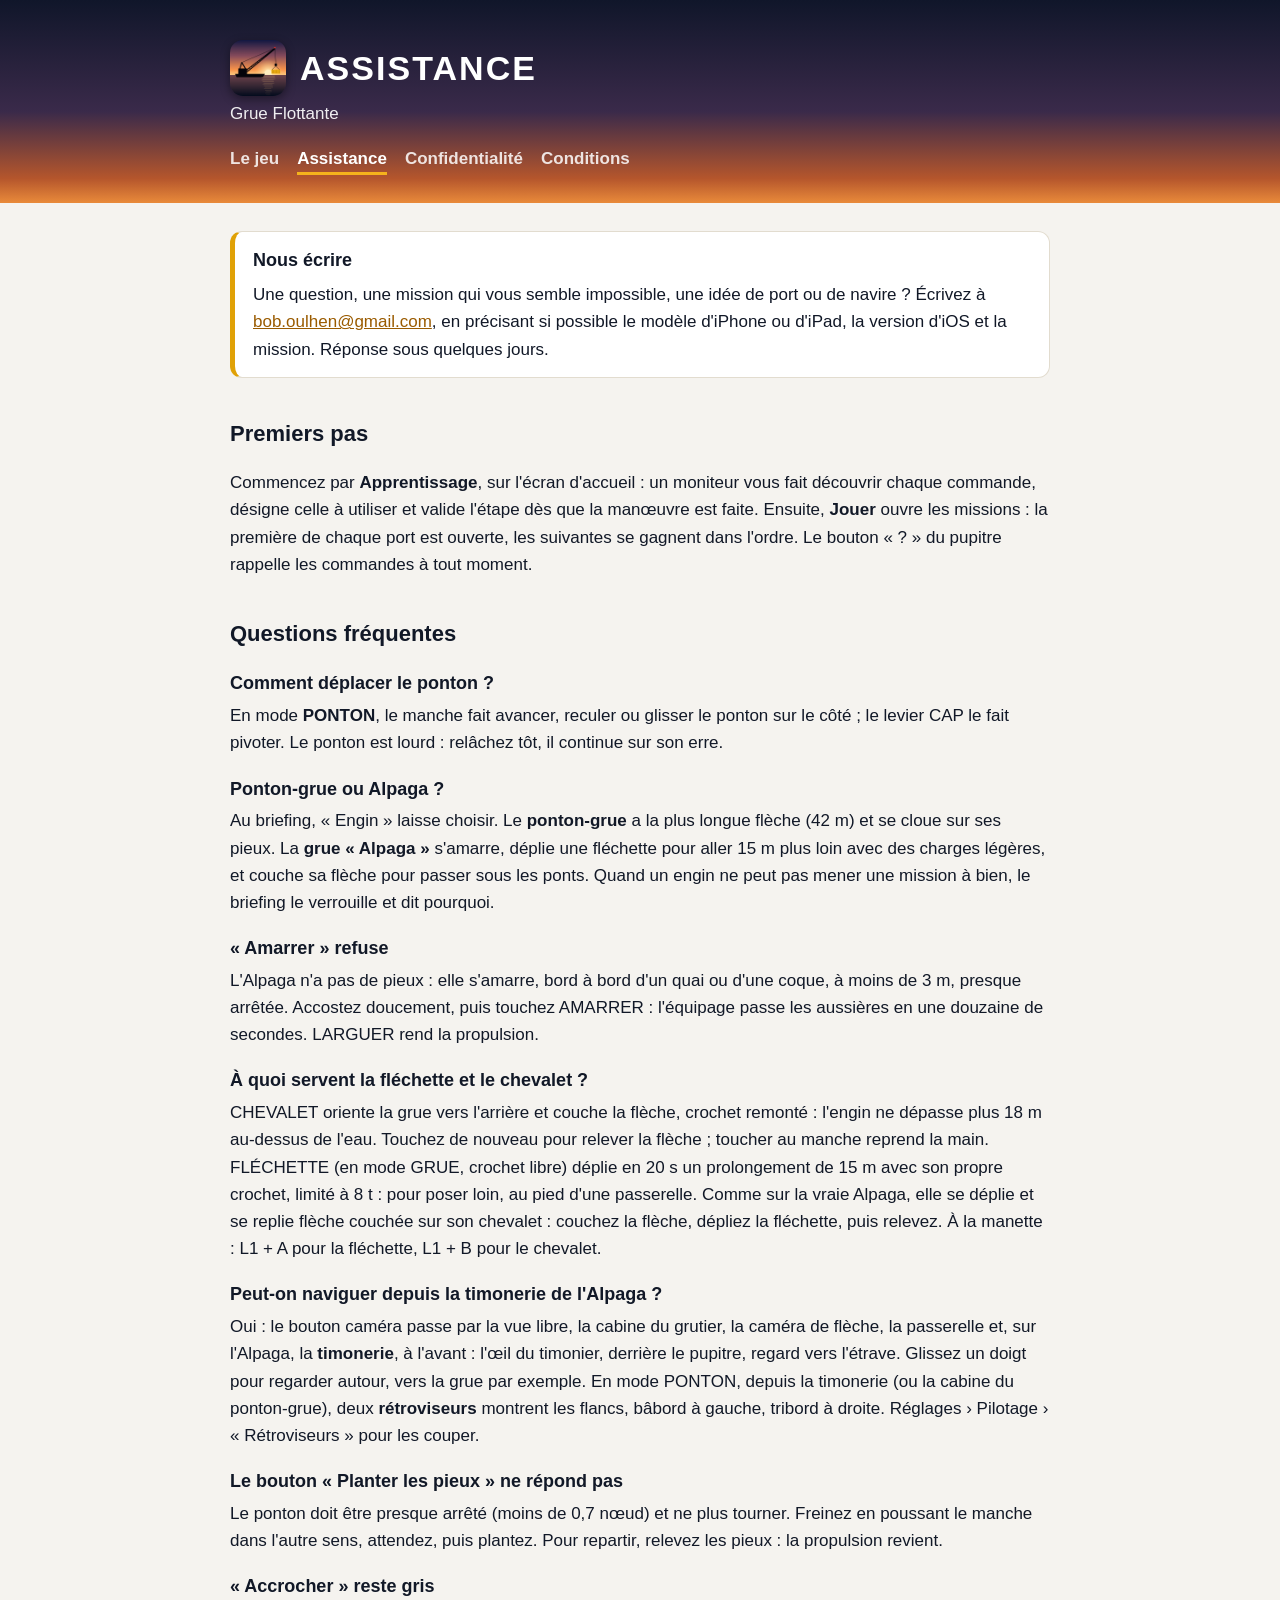
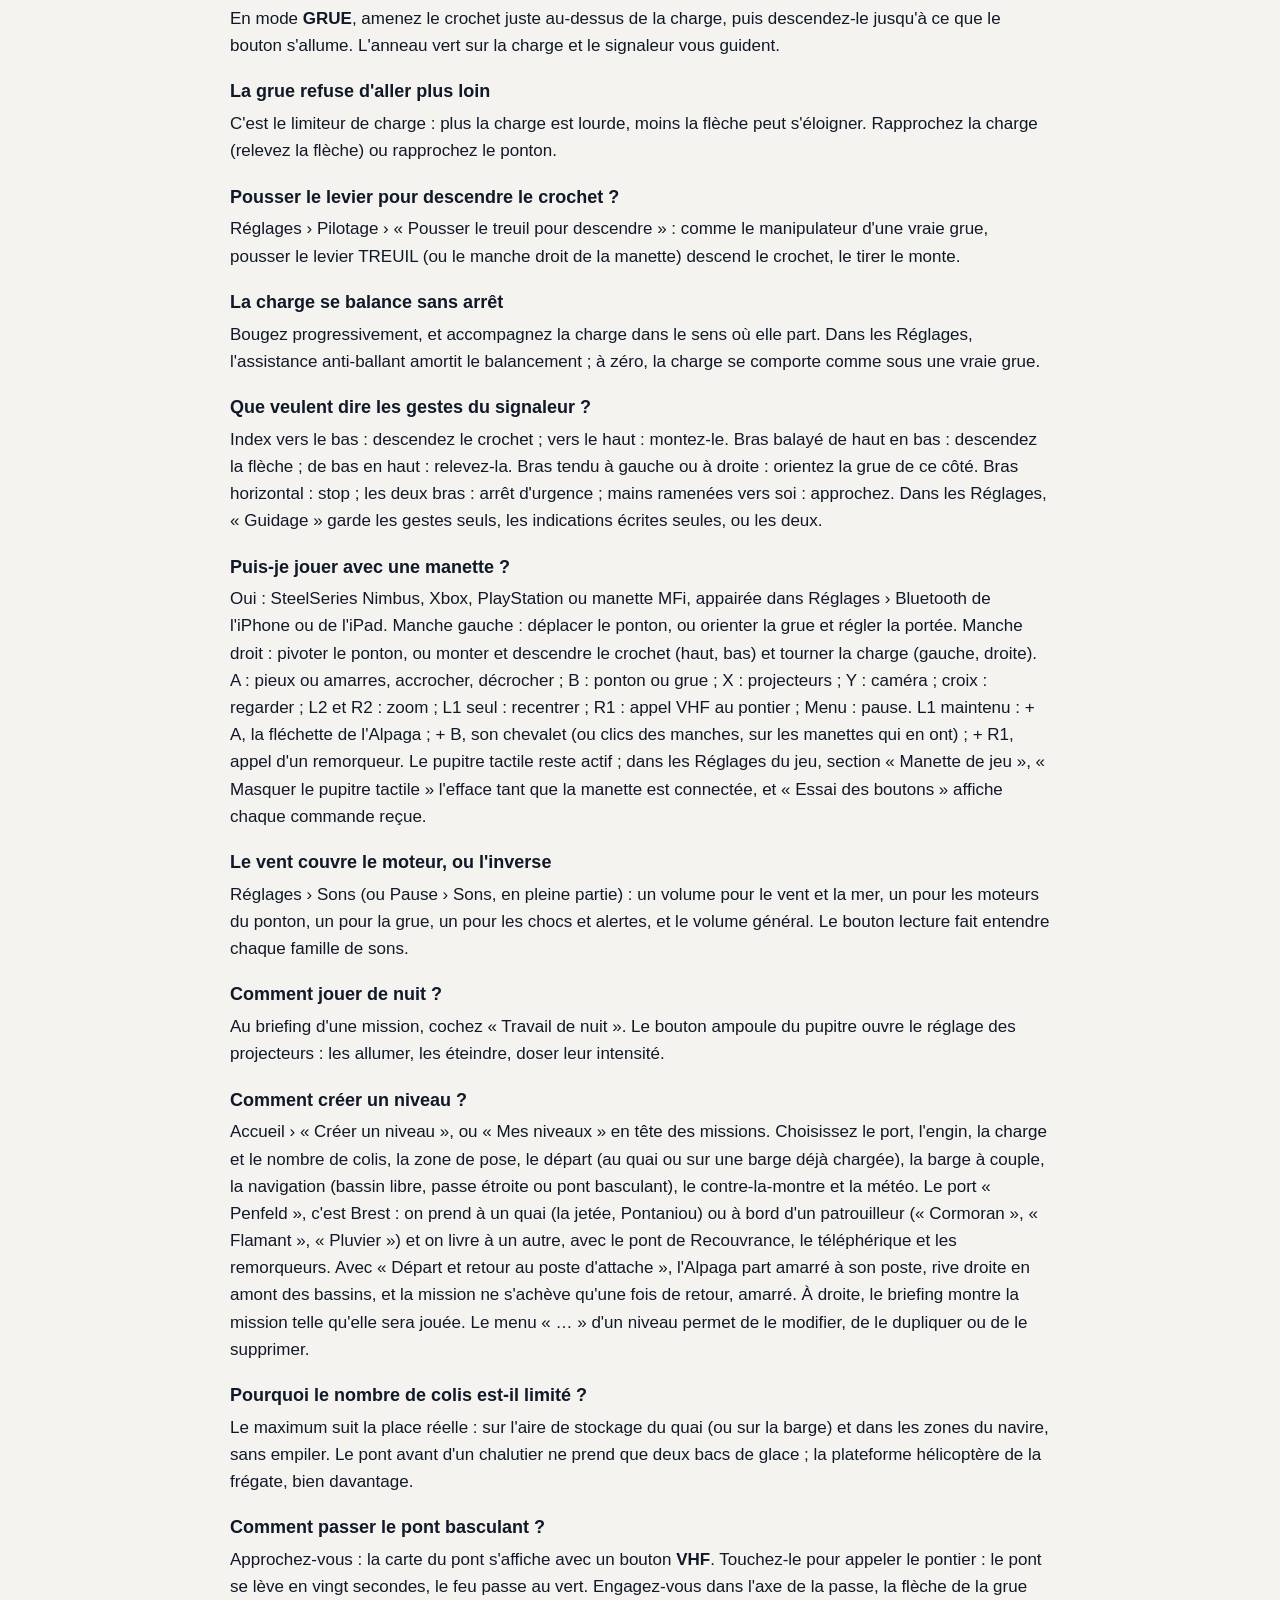
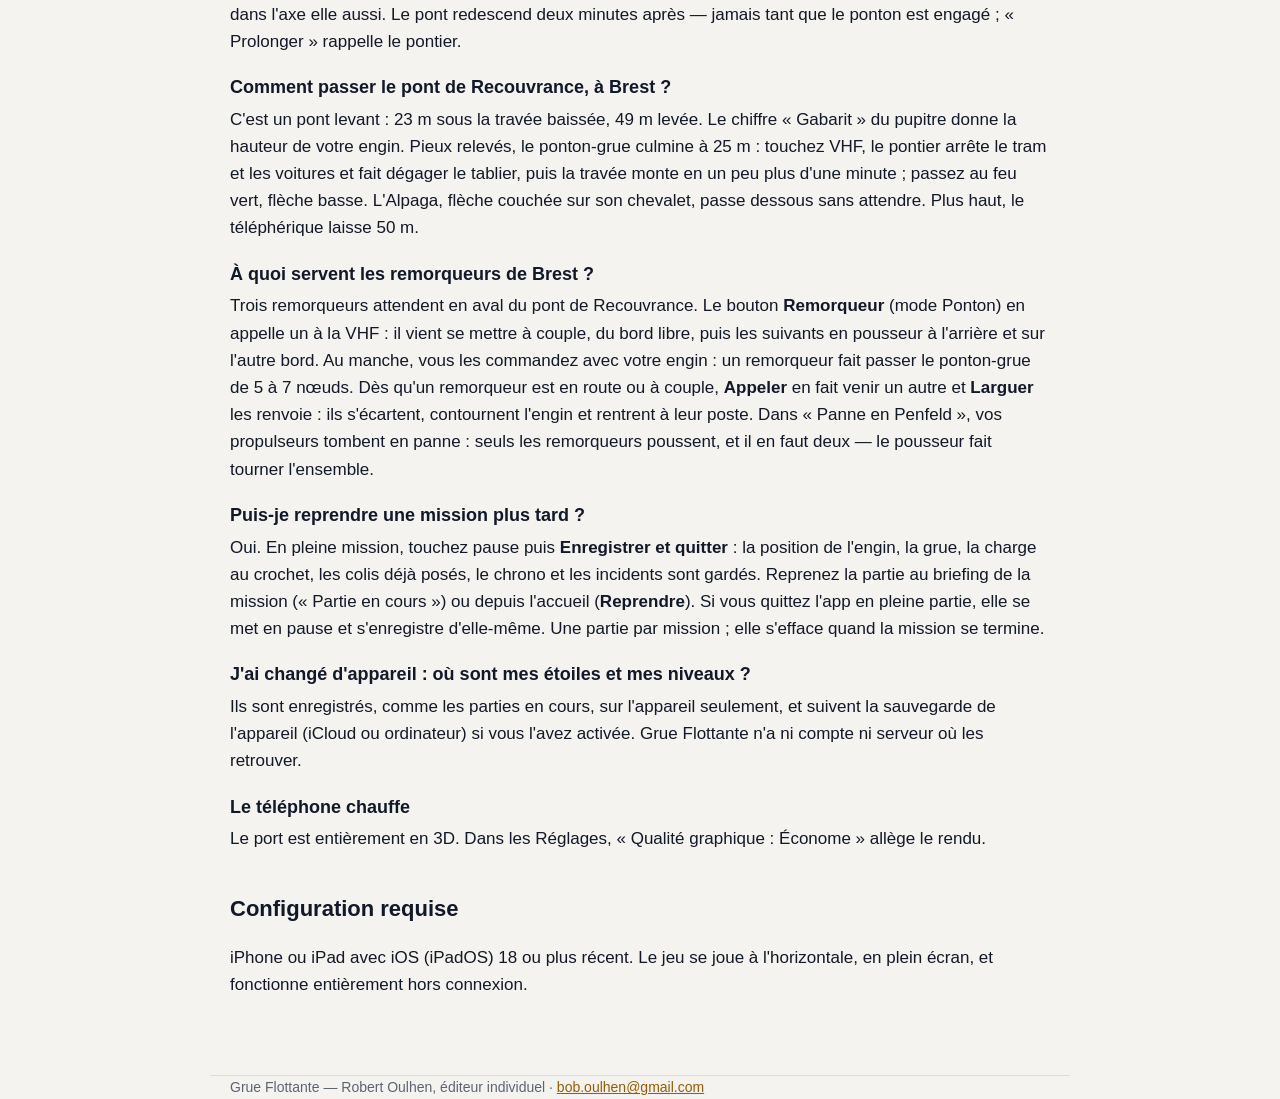
==== commit b88d4684: "Assistance : lieux de la Penfeld et poste d'attache dans le créateur Co-Authored-By: Claude Opus 5.5" ====
--- a/assistance.html
+++ b/assistance.html
@@ -123,8 +123,10 @@
   <p>Accueil › « Créer un niveau », ou « Mes niveaux » en tête des missions. Choisissez le port, l'engin, la charge
   et le nombre de colis, la zone de pose, le départ (au quai ou sur une barge déjà chargée), la barge à
   couple, la navigation (bassin libre, passe étroite ou pont basculant), le contre-la-montre et la météo.
-  Le port « Penfeld », c'est Brest : chargement au quai de la jetée ou de Pontaniou, livraison au
-  patrouilleur du bassin n°2, avec le pont de Recouvrance, le téléphérique et les remorqueurs.
+  Le port « Penfeld », c'est Brest : on prend à un quai (la jetée, Pontaniou) ou à bord d'un patrouilleur
+  (« Cormoran », « Flamant », « Pluvier ») et on livre à un autre, avec le pont de Recouvrance, le
+  téléphérique et les remorqueurs. Avec « Départ et retour au poste d'attache », l'Alpaga part amarré à son
+  poste, rive droite en amont des bassins, et la mission ne s'achève qu'une fois de retour, amarré.
   À droite, le briefing montre la mission telle qu'elle sera jouée. Le menu « … » d'un niveau permet de le
   modifier, de le dupliquer ou de le supprimer.</p>
 
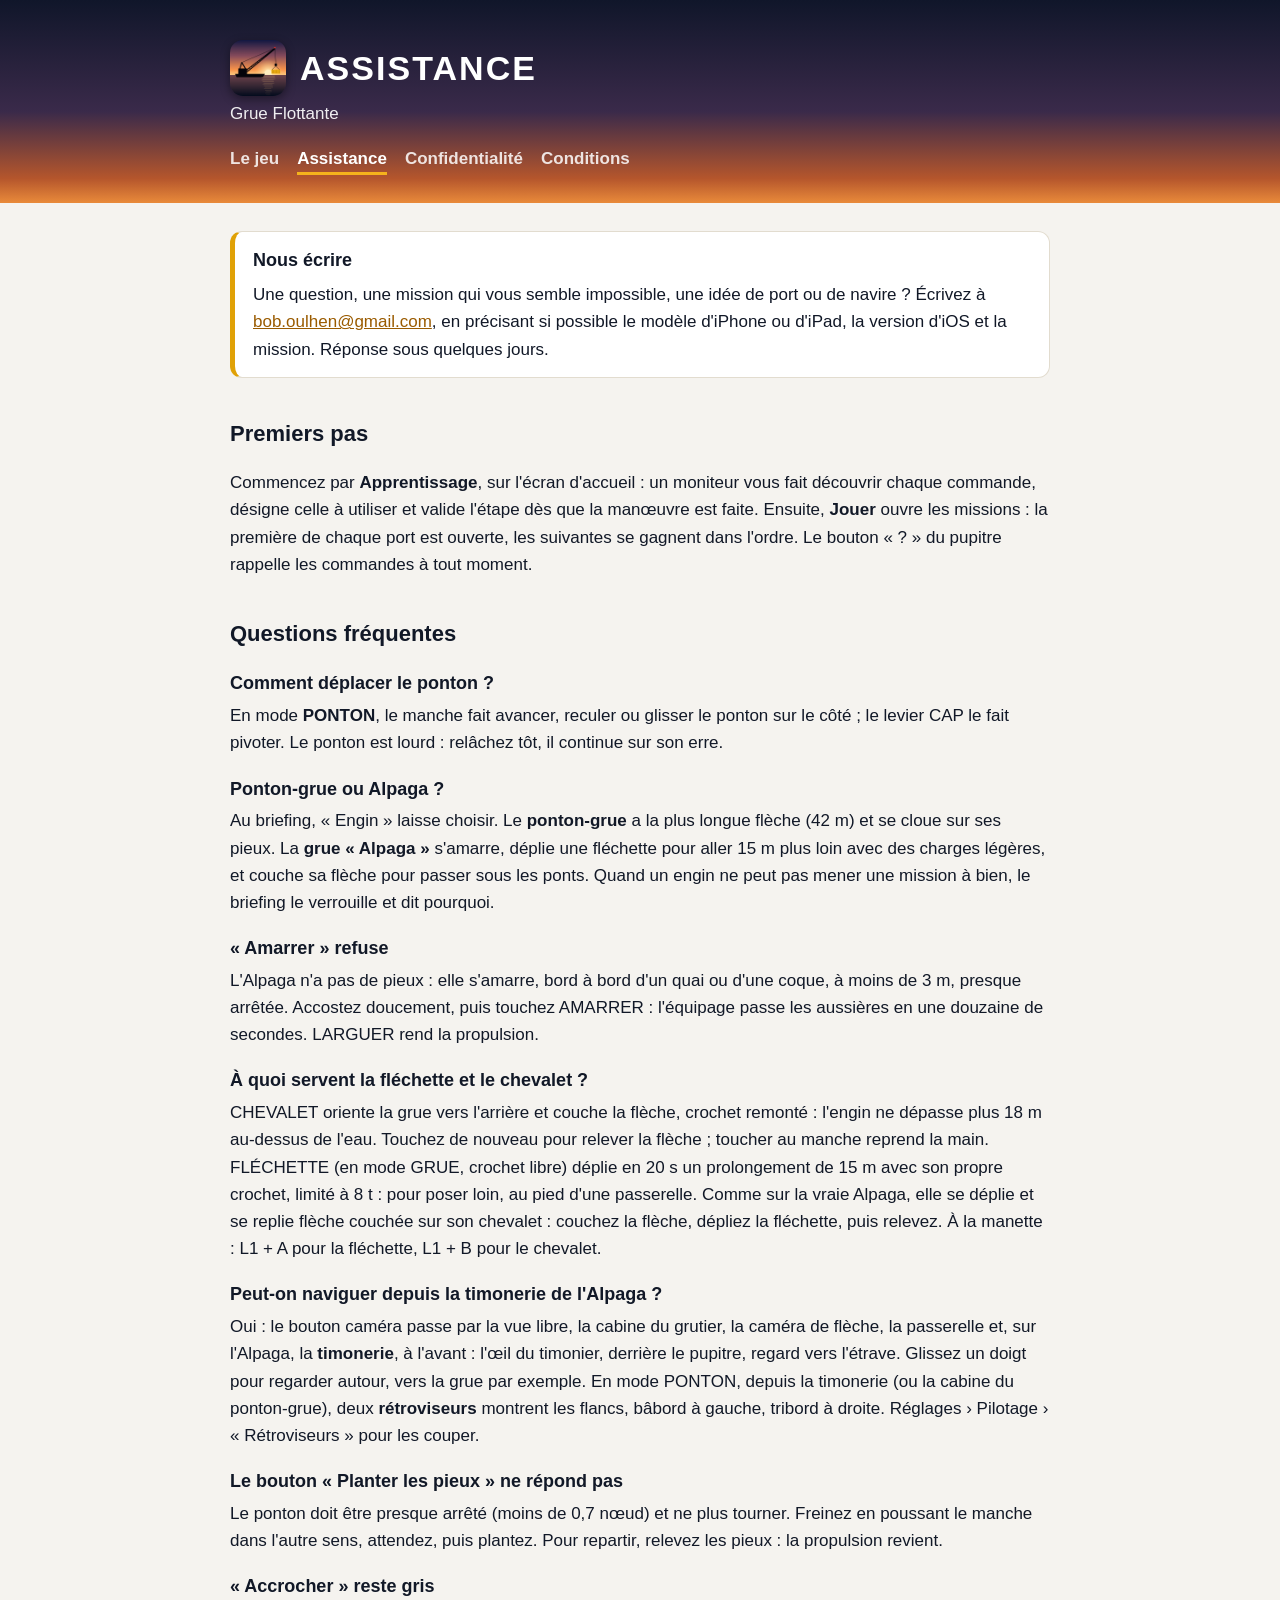
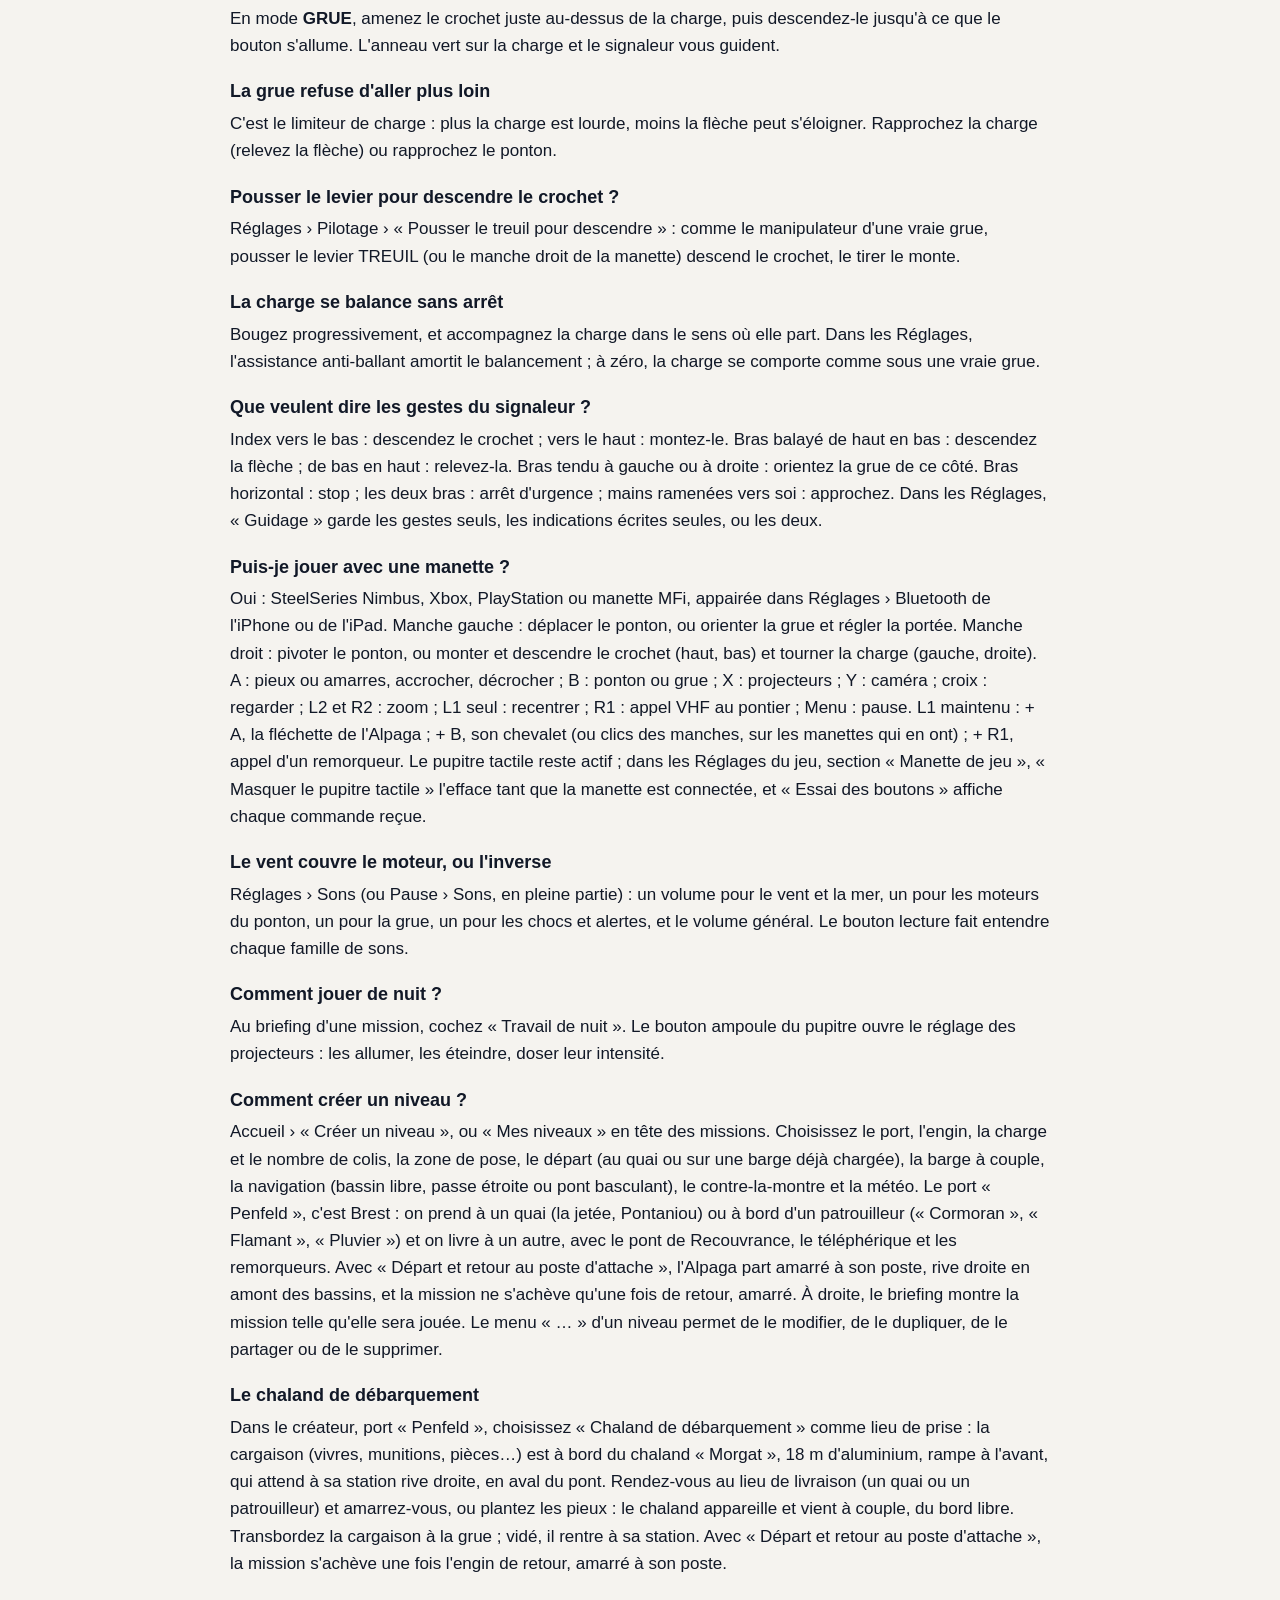
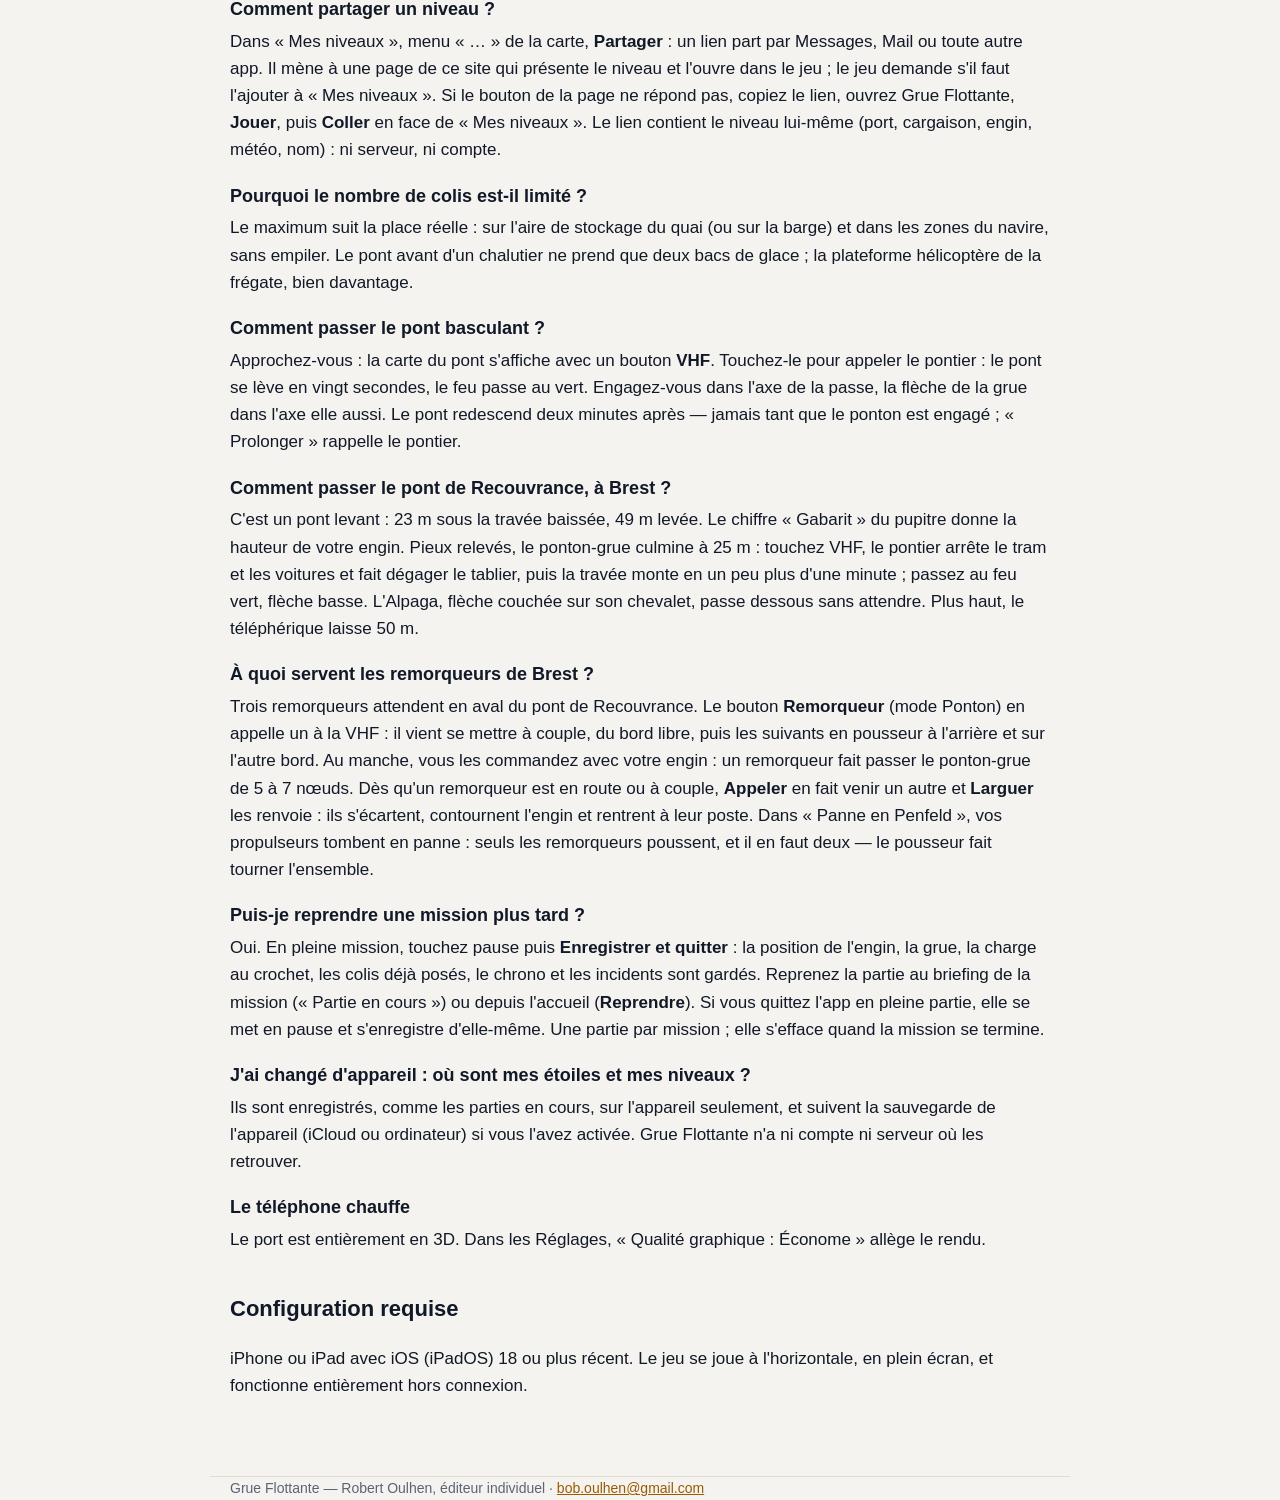
==== commit 067010c2: "Niveaux partagés : page niveau.html ; chaland et partage dans l'assistance ; confidentialité - nivea" ====
--- a/assistance.html
+++ b/assistance.html
@@ -4,7 +4,7 @@
 <meta charset="utf-8">
 <meta name="viewport" content="width=device-width, initial-scale=1">
 <title>Assistance — Grue Flottante</title>
-<meta name="description" content="Aide de Grue Flottante : piloter le ponton, planter les pieux ou s'amarrer, la fléchette et le chevalet de l'Alpaga, accrocher et poser une charge, lire les gestes du signaleur, créer un niveau, faire lever un pont. Et comment nous écrire.">
+<meta name="description" content="Aide de Grue Flottante : piloter le ponton, planter les pieux ou s'amarrer, la fléchette et le chevalet de l'Alpaga, accrocher et poser une charge, lire les gestes du signaleur, créer et partager un niveau, le chaland de débarquement, faire lever un pont. Et comment nous écrire.">
 <link rel="icon" href="images/icone.png">
 <link rel="apple-touch-icon" href="images/icone.png">
 <link rel="stylesheet" href="style.css">
@@ -128,7 +128,23 @@
   téléphérique et les remorqueurs. Avec « Départ et retour au poste d'attache », l'Alpaga part amarré à son
   poste, rive droite en amont des bassins, et la mission ne s'achève qu'une fois de retour, amarré.
   À droite, le briefing montre la mission telle qu'elle sera jouée. Le menu « … » d'un niveau permet de le
-  modifier, de le dupliquer ou de le supprimer.</p>
+  modifier, de le dupliquer, de le partager ou de le supprimer.</p>
+
+  <h3>Le chaland de débarquement</h3>
+  <p>Dans le créateur, port « Penfeld », choisissez « Chaland de débarquement » comme lieu de prise : la
+  cargaison (vivres, munitions, pièces…) est à bord du chaland « Morgat », 18 m d'aluminium, rampe à
+  l'avant, qui attend à sa station rive droite, en aval du pont. Rendez-vous au lieu de livraison (un quai
+  ou un patrouilleur) et amarrez-vous, ou plantez les pieux : le chaland appareille et vient à couple, du
+  bord libre. Transbordez la cargaison à la grue ; vidé, il rentre à sa station. Avec « Départ et retour
+  au poste d'attache », la mission s'achève une fois l'engin de retour, amarré à son poste.</p>
+
+  <h3>Comment partager un niveau ?</h3>
+  <p>Dans « Mes niveaux », menu « … » de la carte, <strong>Partager</strong> : un lien part par Messages,
+  Mail ou toute autre app. Il mène à une page de ce site qui présente le niveau et l'ouvre dans le jeu ;
+  le jeu demande s'il faut l'ajouter à « Mes niveaux ». Si le bouton de la page ne répond pas, copiez le
+  lien, ouvrez Grue Flottante, <strong>Jouer</strong>, puis <strong>Coller</strong> en face de « Mes
+  niveaux ». Le lien contient le niveau lui-même (port, cargaison, engin, météo, nom) : ni serveur, ni
+  compte.</p>
 
   <h3>Pourquoi le nombre de colis est-il limité ?</h3>
   <p>Le maximum suit la place réelle : sur l'aire de stockage du quai (ou sur la barge) et dans les zones
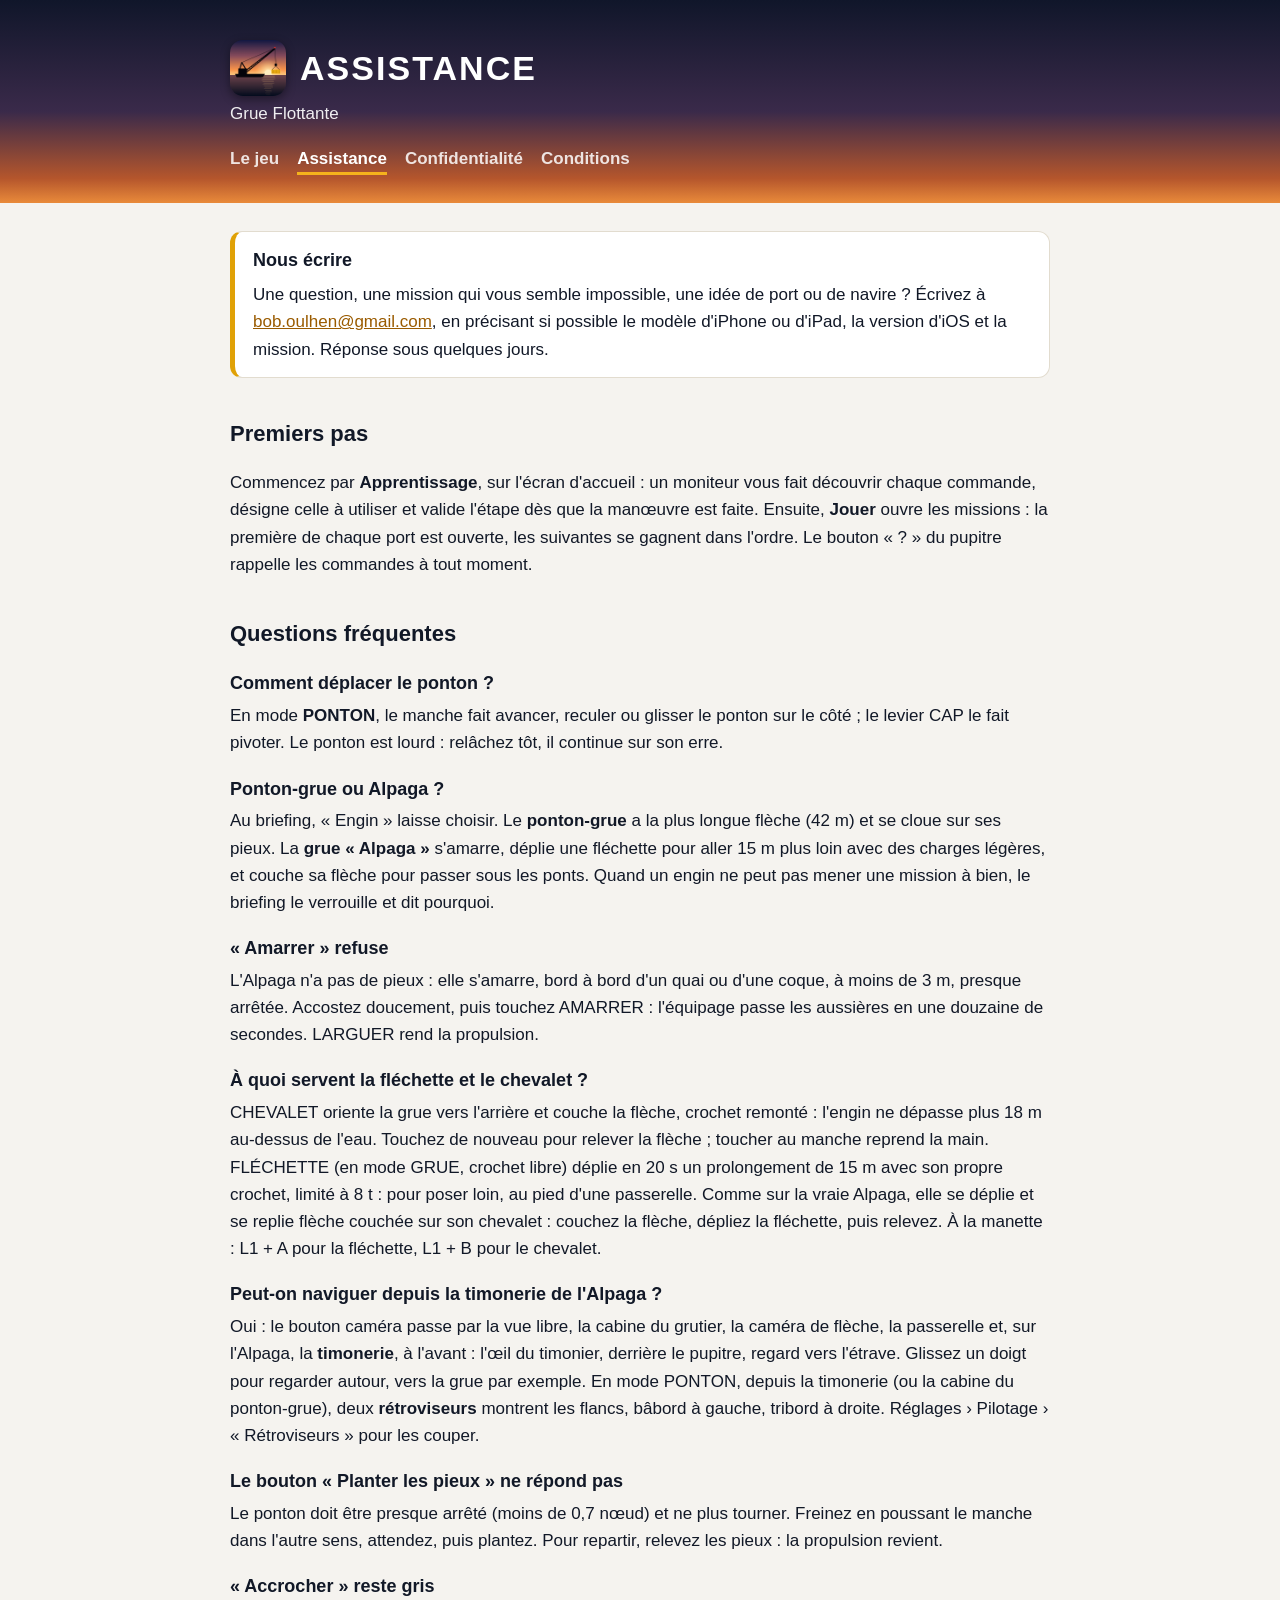
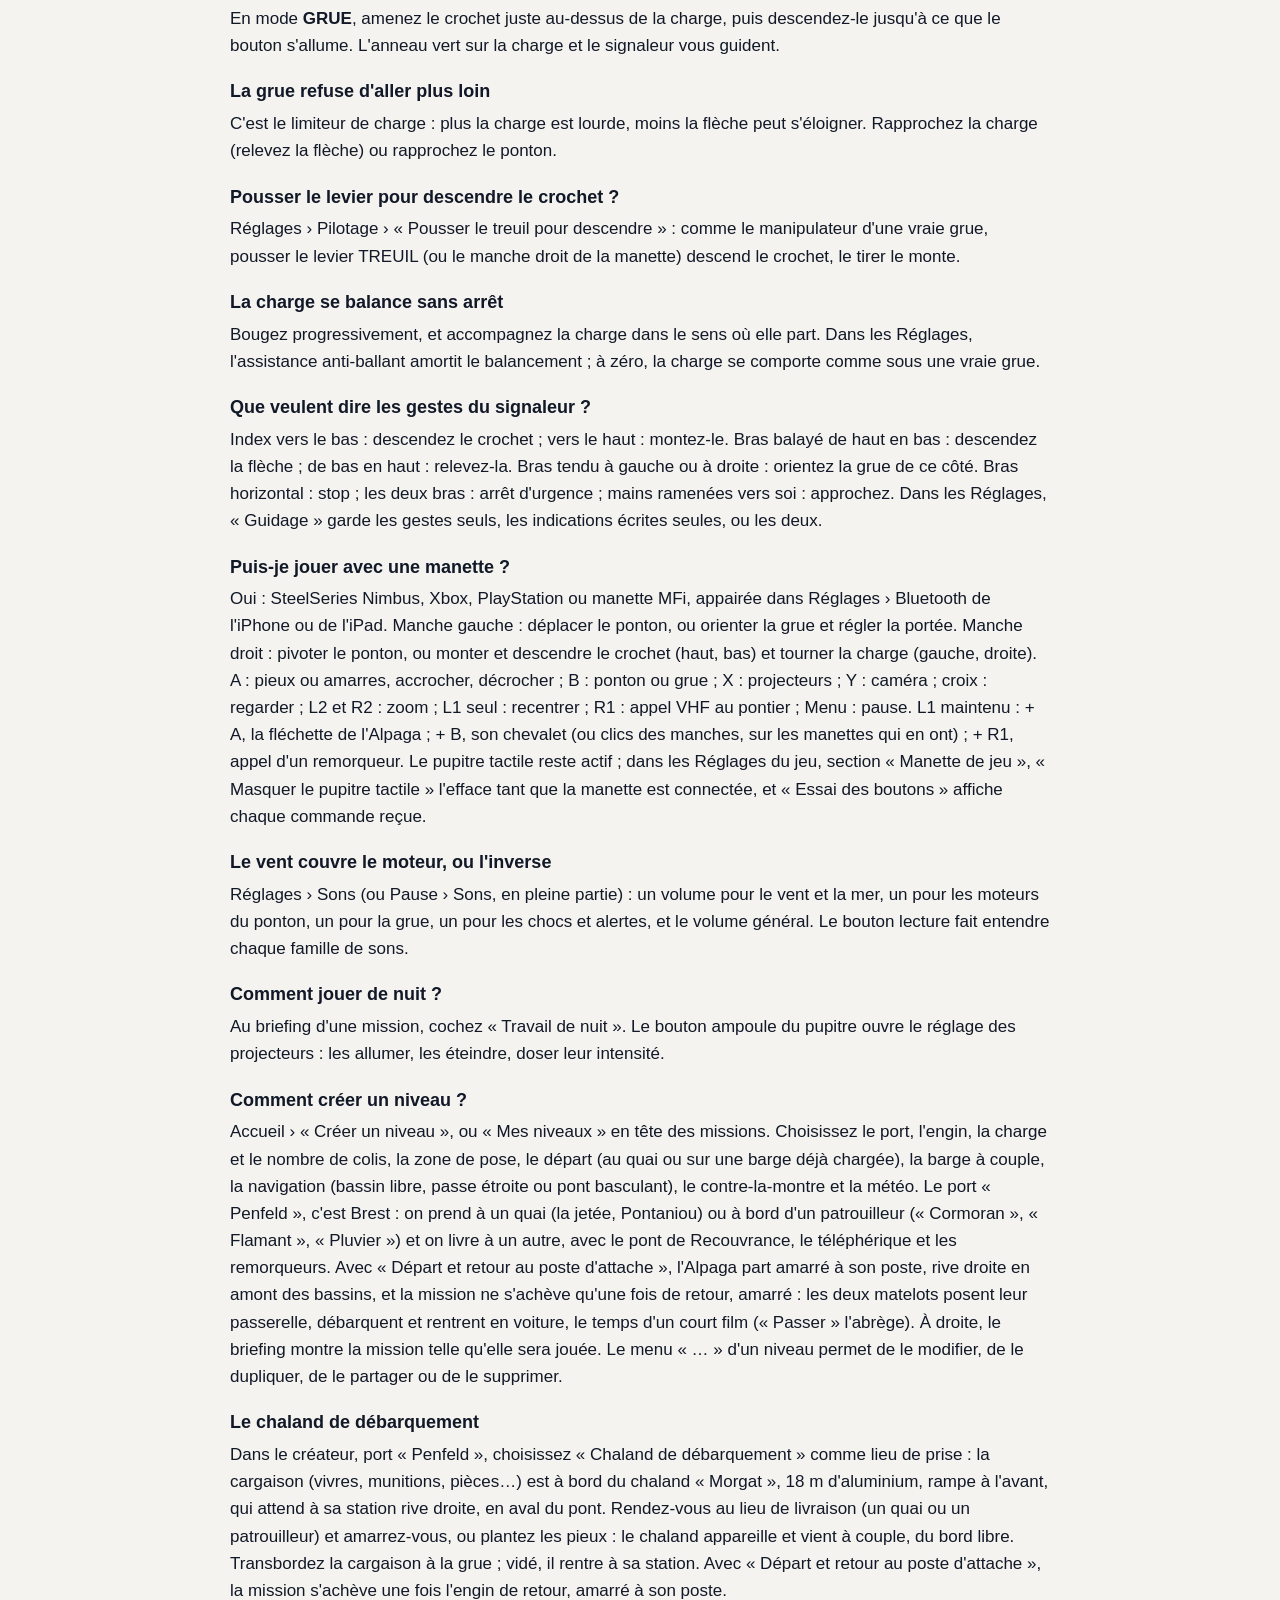
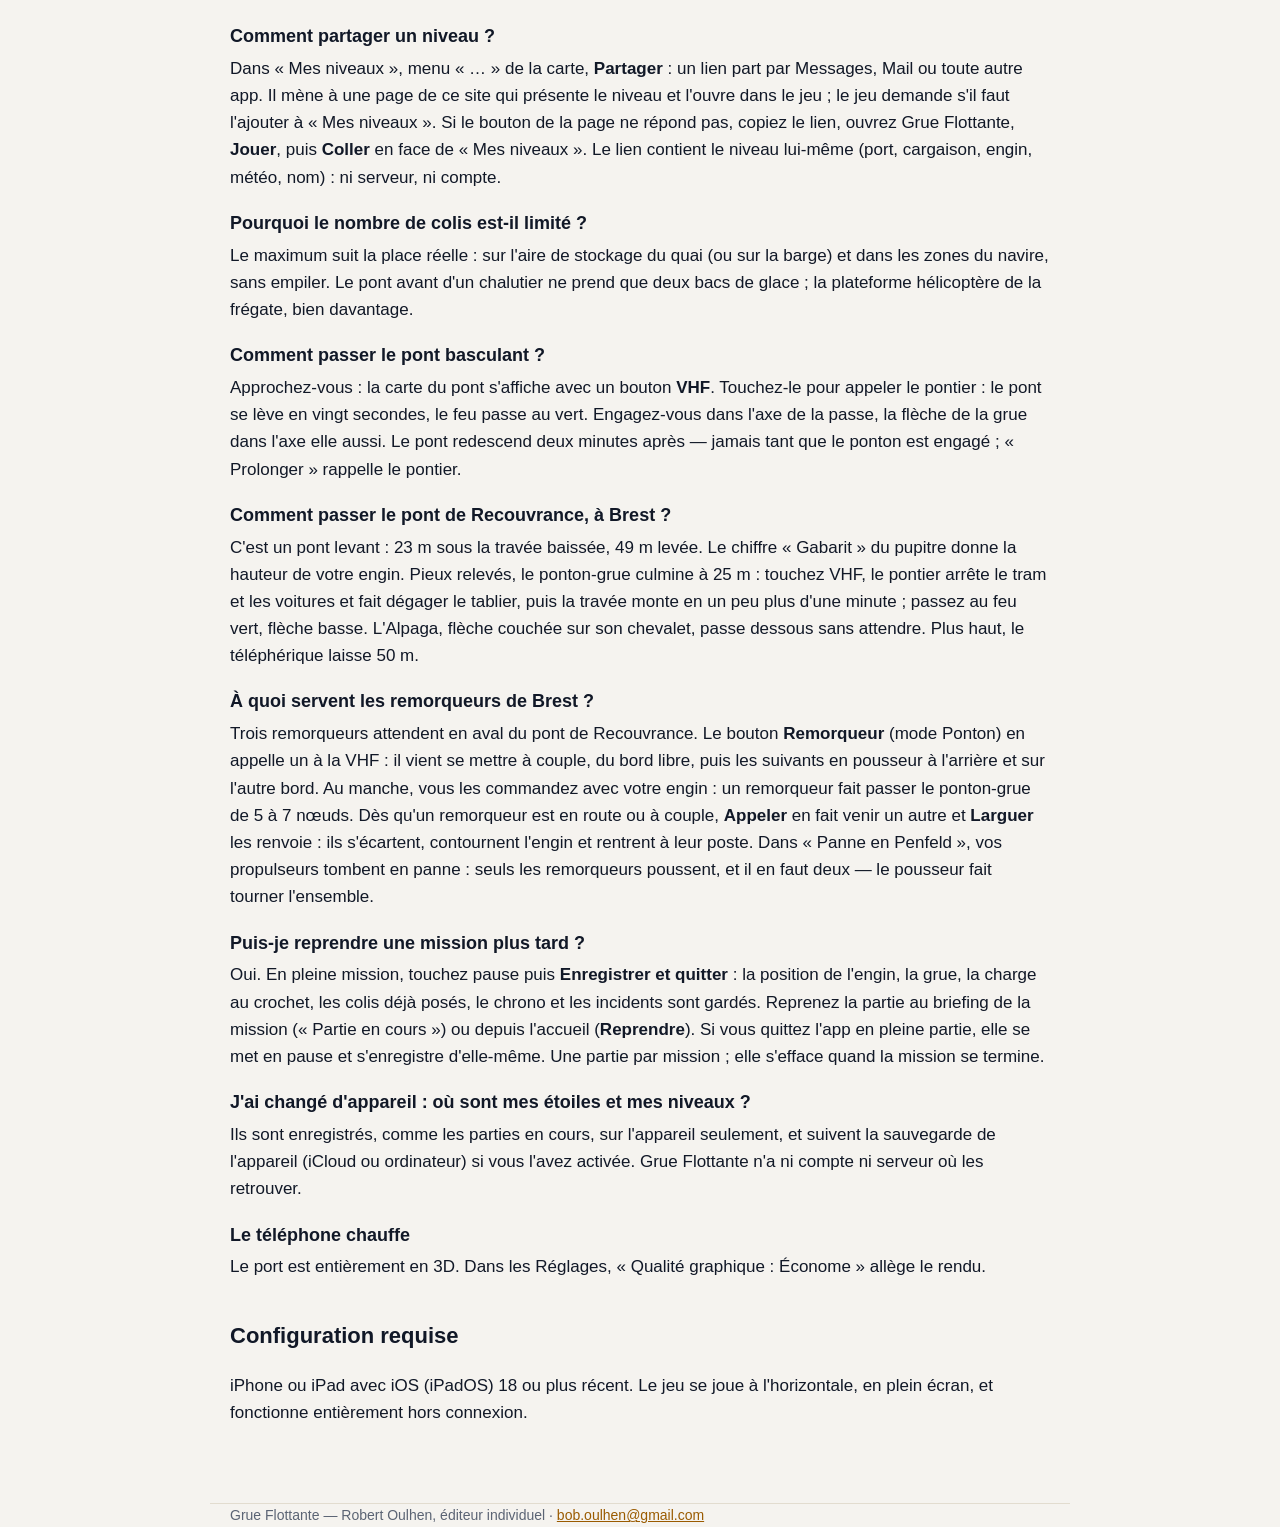
==== commit bdf1a02e: "Assistance : le film de fin de service au retour au poste d'attache Co-Authored-By: Claude Opus 5.5 " ====
--- a/assistance.html
+++ b/assistance.html
@@ -126,7 +126,9 @@
   Le port « Penfeld », c'est Brest : on prend à un quai (la jetée, Pontaniou) ou à bord d'un patrouilleur
   (« Cormoran », « Flamant », « Pluvier ») et on livre à un autre, avec le pont de Recouvrance, le
   téléphérique et les remorqueurs. Avec « Départ et retour au poste d'attache », l'Alpaga part amarré à son
-  poste, rive droite en amont des bassins, et la mission ne s'achève qu'une fois de retour, amarré.
+  poste, rive droite en amont des bassins, et la mission ne s'achève qu'une fois de retour, amarré : les
+  deux matelots posent leur passerelle, débarquent et rentrent en voiture, le temps d'un court film
+  (« Passer » l'abrège).
   À droite, le briefing montre la mission telle qu'elle sera jouée. Le menu « … » d'un niveau permet de le
   modifier, de le dupliquer, de le partager ou de le supprimer.</p>
 
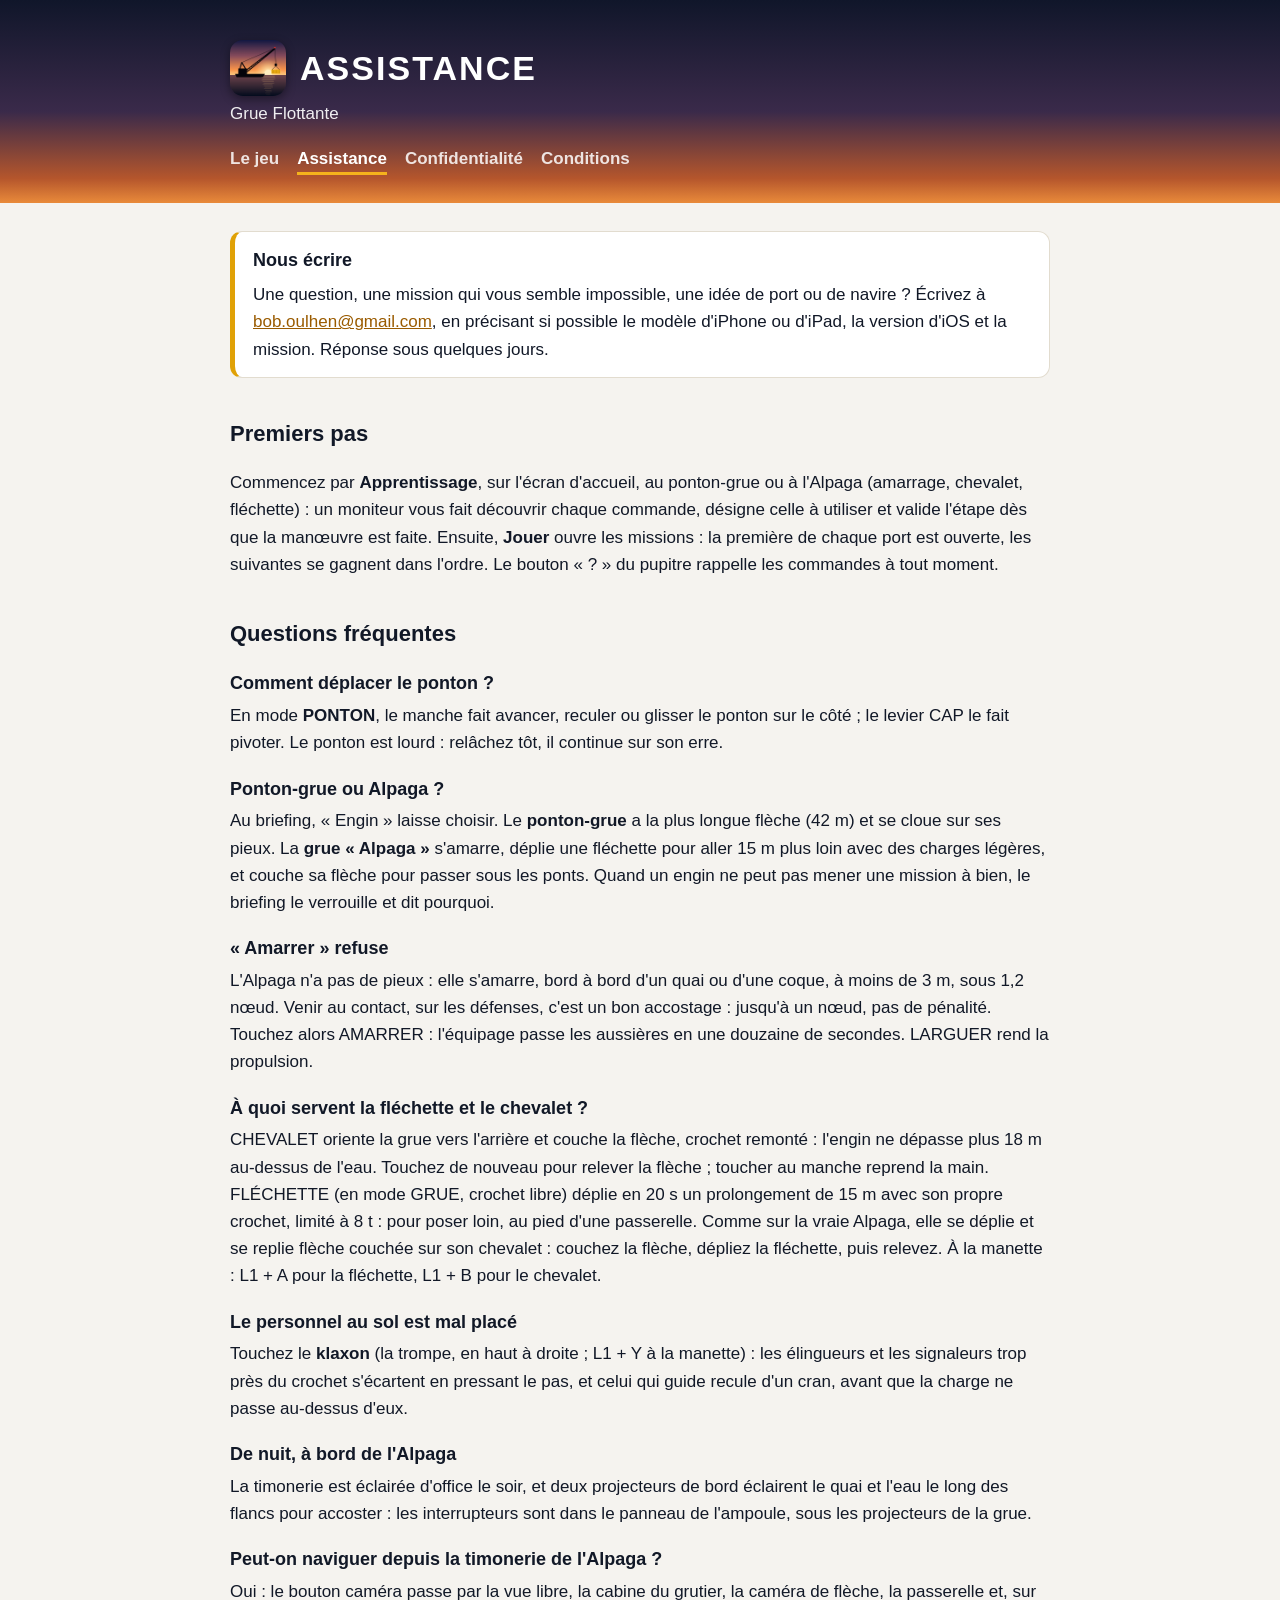
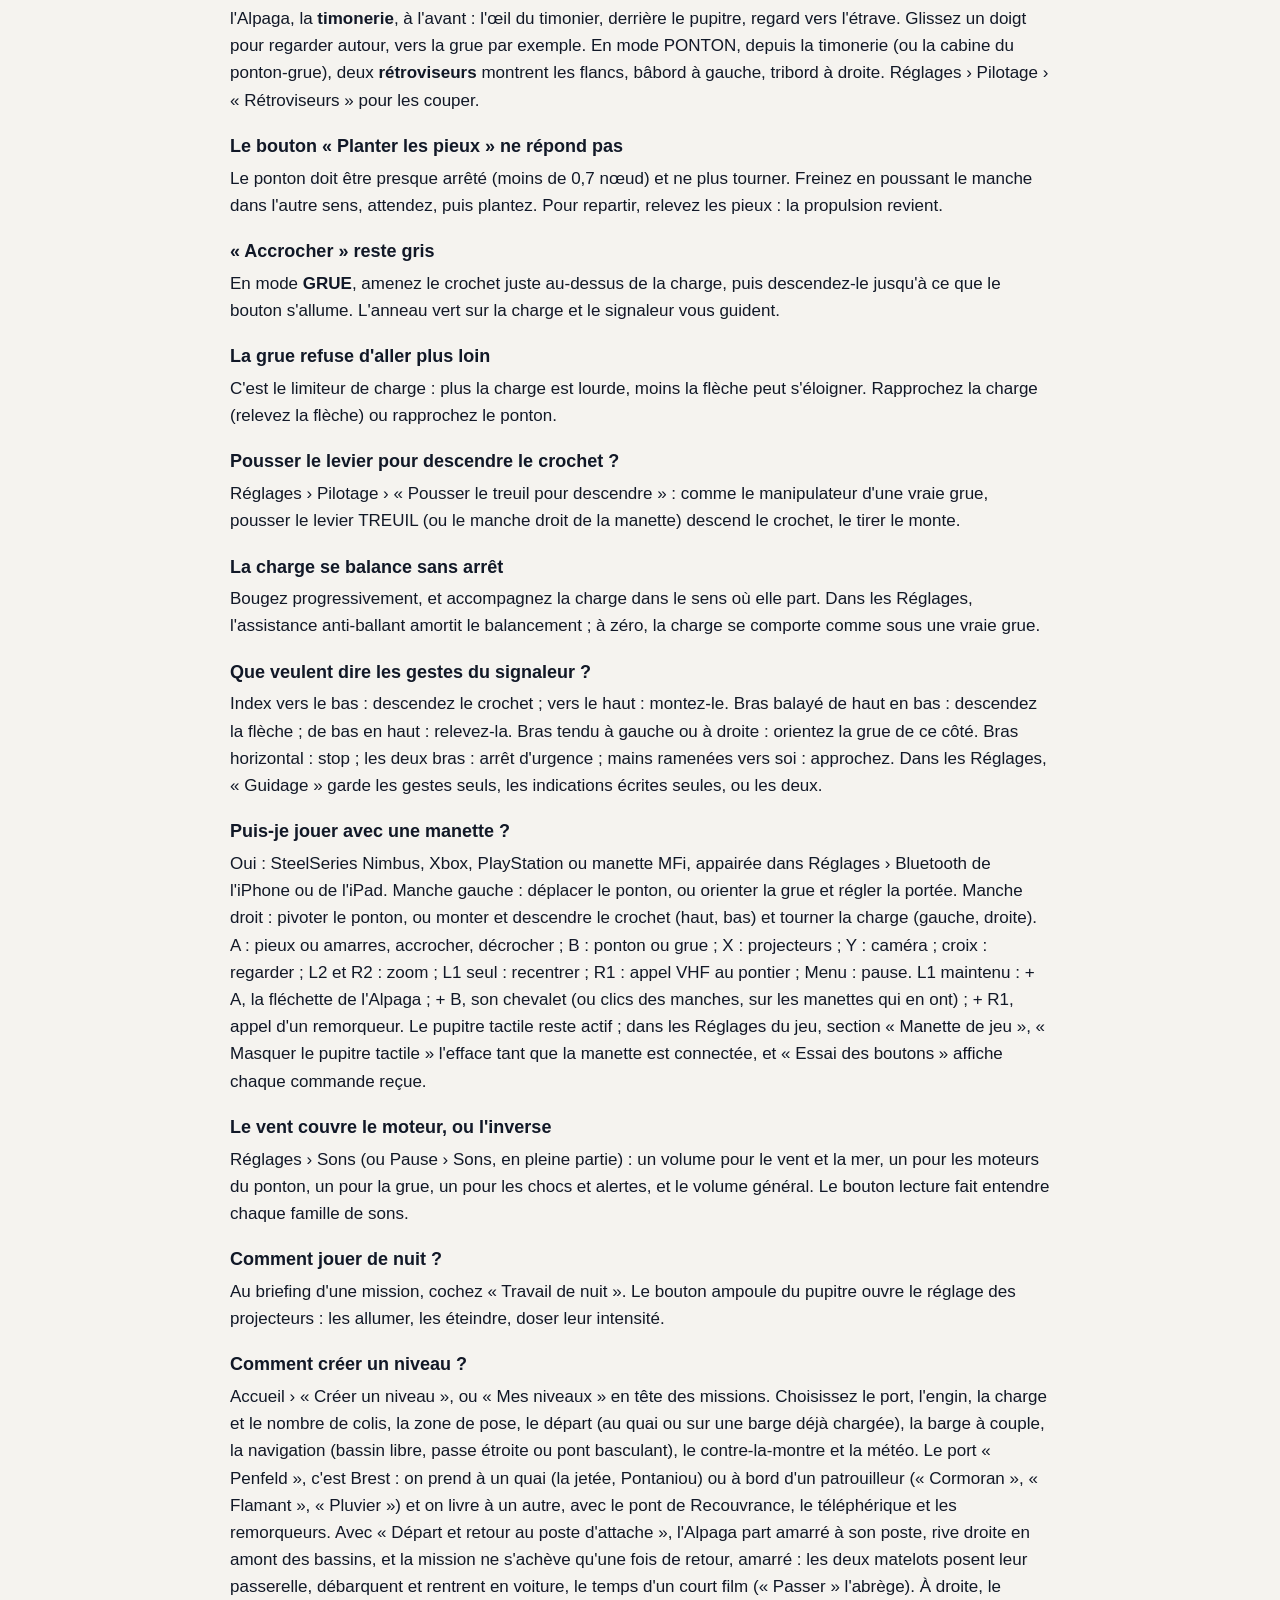
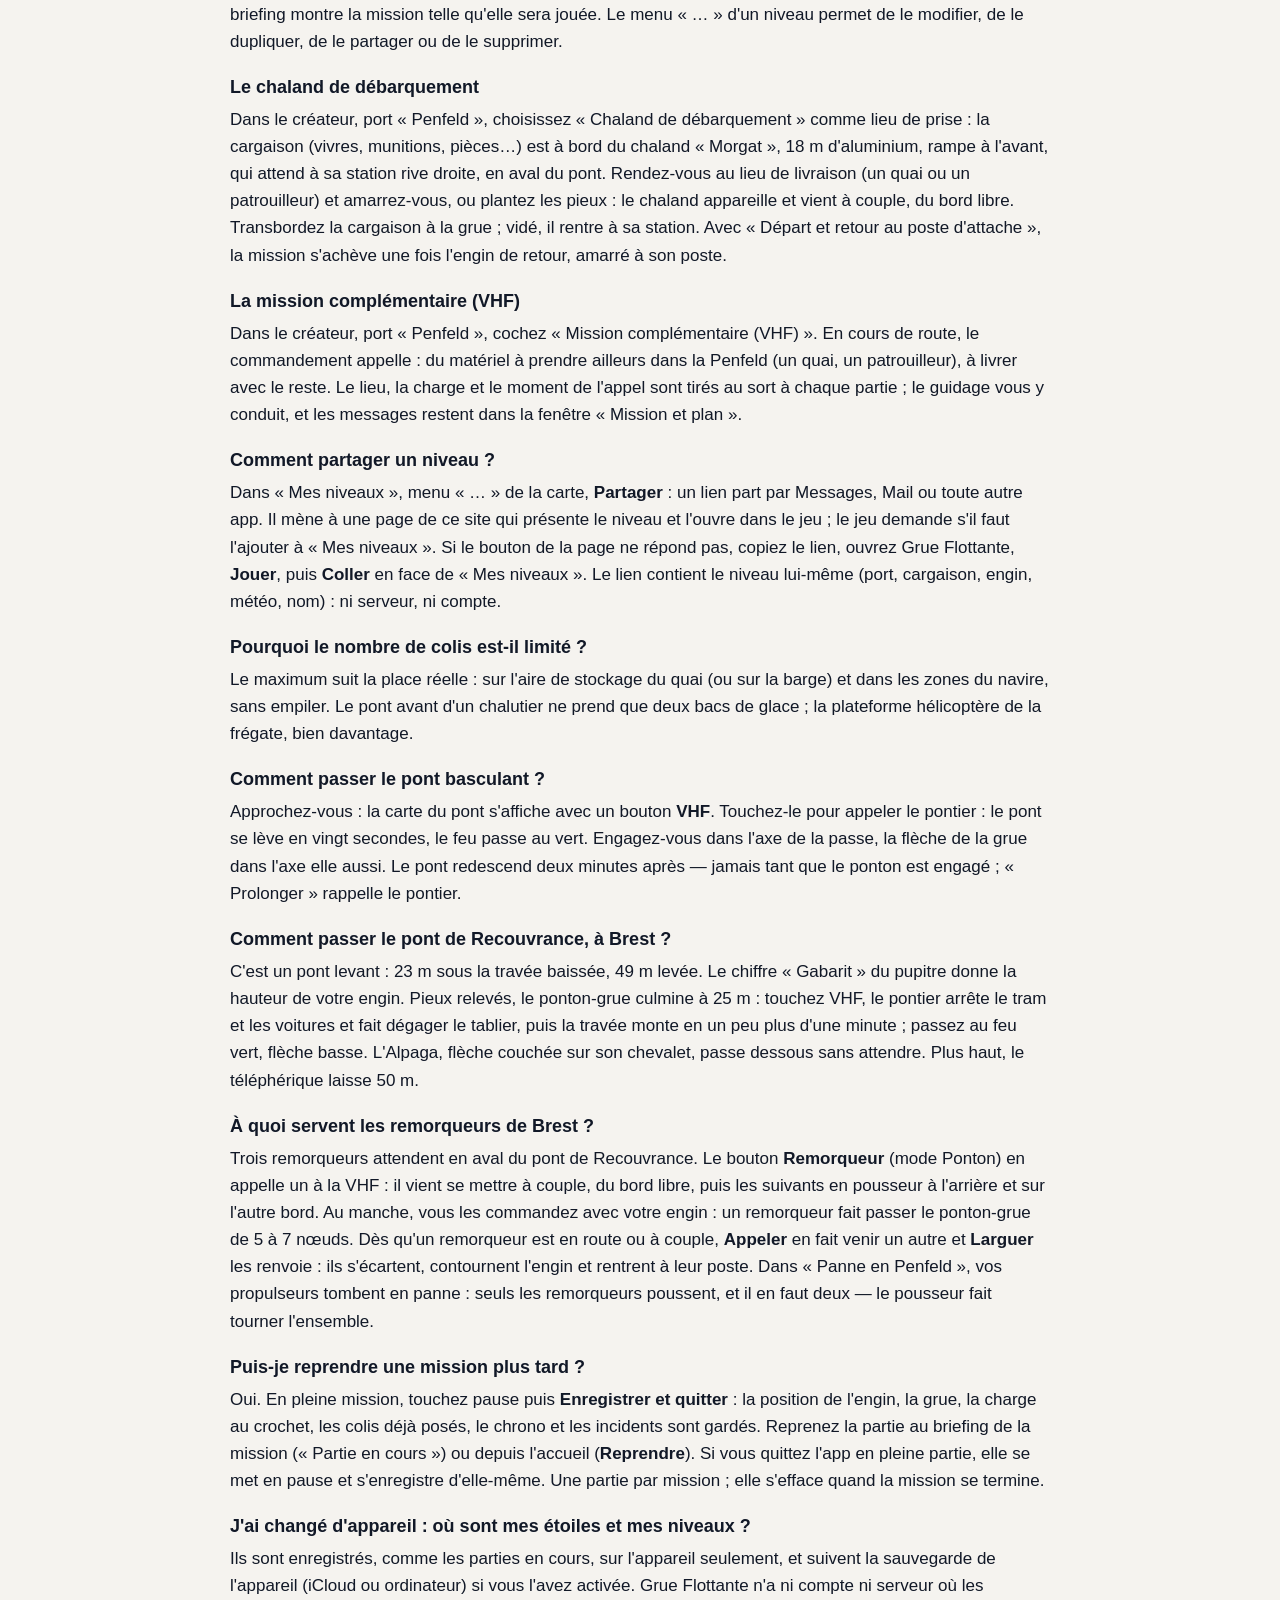
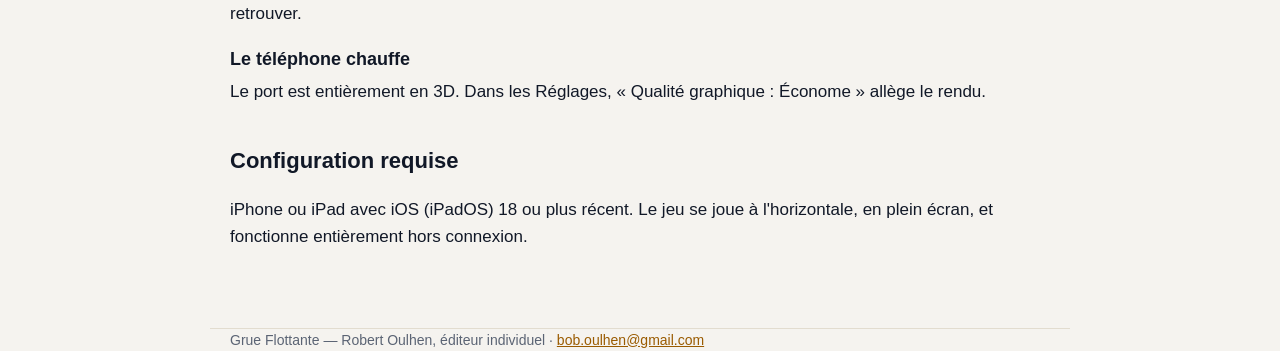
==== commit 45fa2a93: "Images remises à l'horizontale, chaland, mission VHF, klaxon et lumières de l'Alpaga - Les images de" ====
--- a/assistance.html
+++ b/assistance.html
@@ -31,8 +31,9 @@
   </div>
 
   <h2>Premiers pas</h2>
-  <p>Commencez par <strong>Apprentissage</strong>, sur l'écran d'accueil : un moniteur vous fait découvrir
-  chaque commande, désigne celle à utiliser et valide l'étape dès que la manœuvre est faite. Ensuite,
+  <p>Commencez par <strong>Apprentissage</strong>, sur l'écran d'accueil, au ponton-grue ou à l'Alpaga
+  (amarrage, chevalet, fléchette) : un moniteur vous fait découvrir chaque commande, désigne celle à
+  utiliser et valide l'étape dès que la manœuvre est faite. Ensuite,
   <strong>Jouer</strong> ouvre les missions : la première de chaque port est ouverte, les suivantes se
   gagnent dans l'ordre. Le bouton « ? » du pupitre rappelle les commandes à tout moment.</p>
 
@@ -50,8 +51,9 @@
 
   <h3>« Amarrer » refuse</h3>
   <p>L'Alpaga n'a pas de pieux : elle s'amarre, bord à bord d'un quai ou d'une coque, à moins de 3 m,
-  presque arrêtée. Accostez doucement, puis touchez AMARRER : l'équipage passe les aussières en une
-  douzaine de secondes. LARGUER rend la propulsion.</p>
+  sous 1,2 nœud. Venir au contact, sur les défenses, c'est un bon accostage : jusqu'à un nœud, pas de
+  pénalité. Touchez alors AMARRER : l'équipage passe les aussières en une douzaine de secondes.
+  LARGUER rend la propulsion.</p>
 
   <h3>À quoi servent la fléchette et le chevalet ?</h3>
   <p>CHEVALET oriente la grue vers l'arrière et couche la flèche, crochet remonté : l'engin ne dépasse
@@ -60,6 +62,16 @@
   propre crochet, limité à 8 t : pour poser loin, au pied d'une passerelle. Comme sur la vraie Alpaga,
   elle se déplie et se replie flèche couchée sur son chevalet : couchez la flèche, dépliez la
   fléchette, puis relevez. À la manette : L1 + A pour la fléchette, L1 + B pour le chevalet.</p>
+
+  <h3>Le personnel au sol est mal placé</h3>
+  <p>Touchez le <strong>klaxon</strong> (la trompe, en haut à droite ; L1 + Y à la manette) : les élingueurs
+  et les signaleurs trop près du crochet s'écartent en pressant le pas, et celui qui guide recule d'un cran,
+  avant que la charge ne passe au-dessus d'eux.</p>
+
+  <h3>De nuit, à bord de l'Alpaga</h3>
+  <p>La timonerie est éclairée d'office le soir, et deux projecteurs de bord éclairent le quai et l'eau le
+  long des flancs pour accoster : les interrupteurs sont dans le panneau de l'ampoule, sous les projecteurs
+  de la grue.</p>
 
   <h3>Peut-on naviguer depuis la timonerie de l'Alpaga ?</h3>
   <p>Oui : le bouton caméra passe par la vue libre, la cabine du grutier, la caméra de flèche, la
@@ -140,6 +152,12 @@
   bord libre. Transbordez la cargaison à la grue ; vidé, il rentre à sa station. Avec « Départ et retour
   au poste d'attache », la mission s'achève une fois l'engin de retour, amarré à son poste.</p>
 
+  <h3>La mission complémentaire (VHF)</h3>
+  <p>Dans le créateur, port « Penfeld », cochez « Mission complémentaire (VHF) ». En cours de route, le
+  commandement appelle : du matériel à prendre ailleurs dans la Penfeld (un quai, un patrouilleur), à livrer
+  avec le reste. Le lieu, la charge et le moment de l'appel sont tirés au sort à chaque partie ; le guidage
+  vous y conduit, et les messages restent dans la fenêtre « Mission et plan ».</p>
+
   <h3>Comment partager un niveau ?</h3>
   <p>Dans « Mes niveaux », menu « … » de la carte, <strong>Partager</strong> : un lien part par Messages,
   Mail ou toute autre app. Il mène à une page de ce site qui présente le niveau et l'ouvre dans le jeu ;
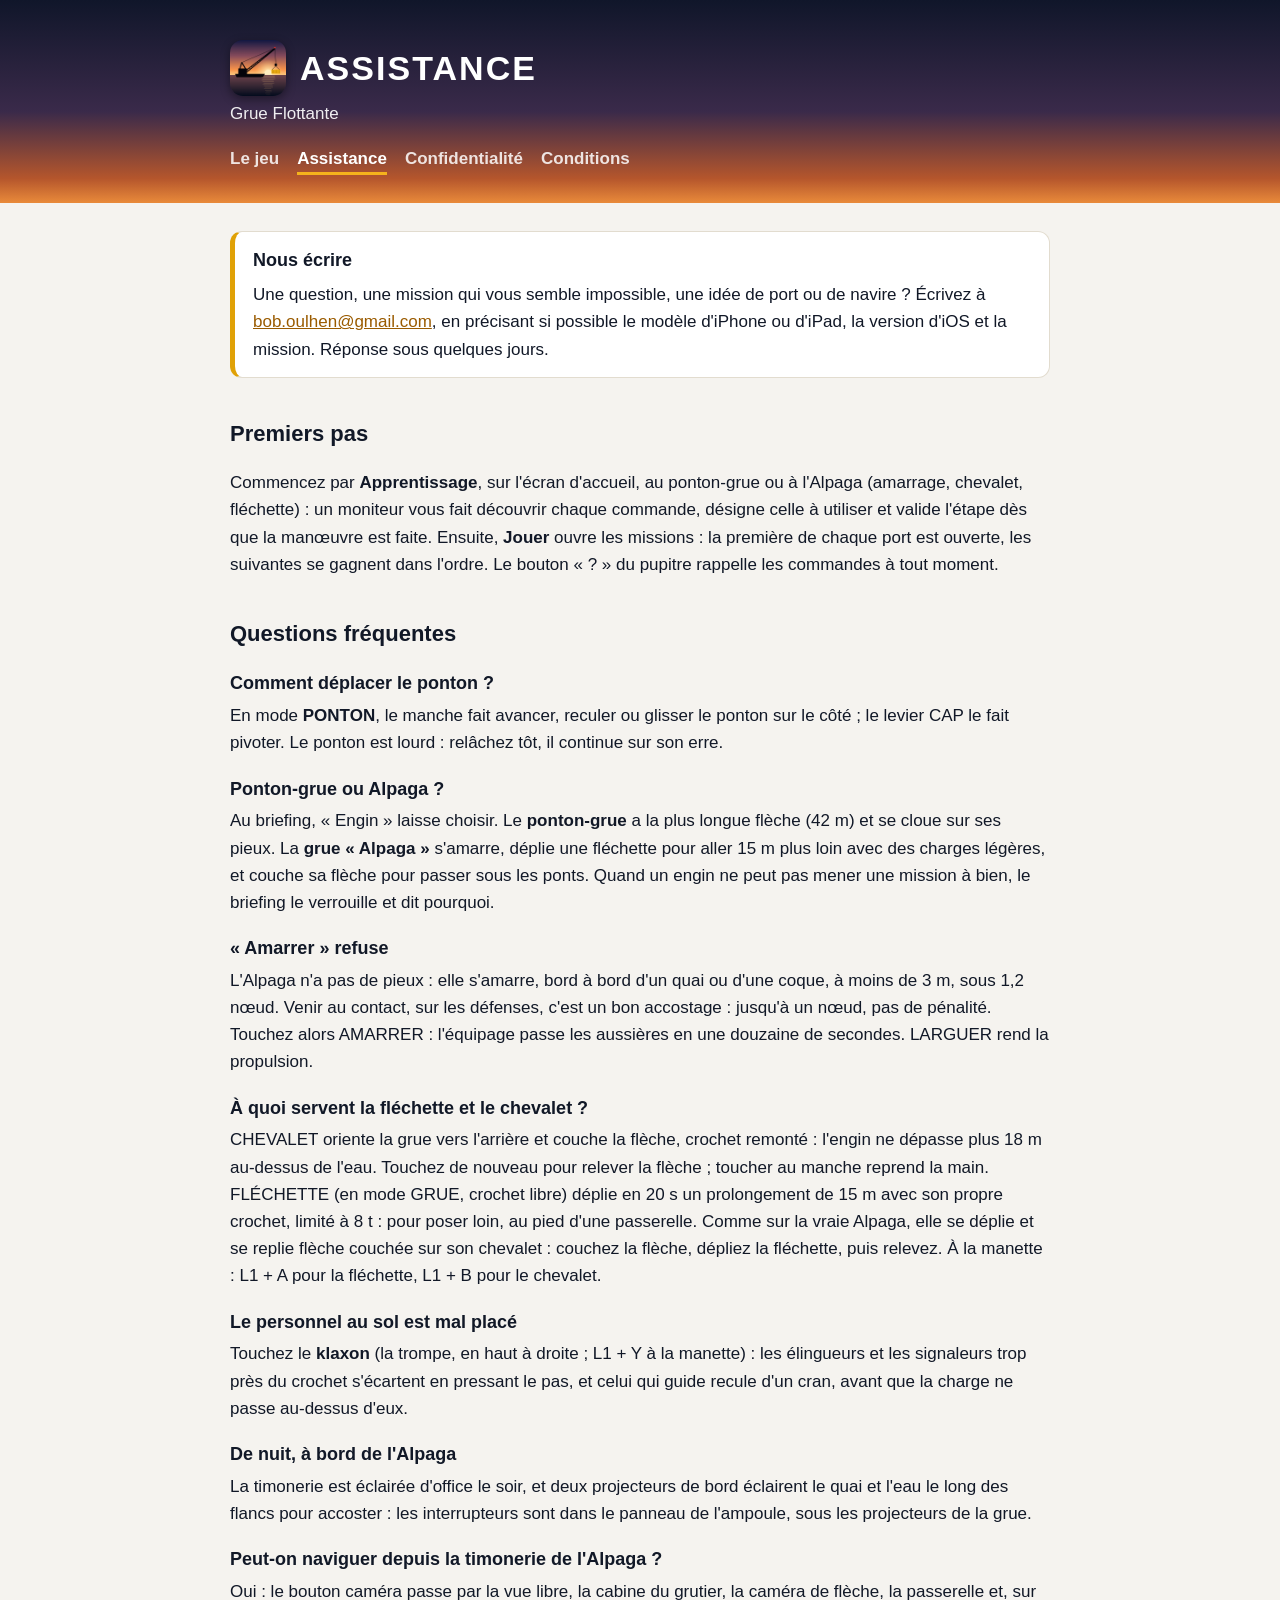
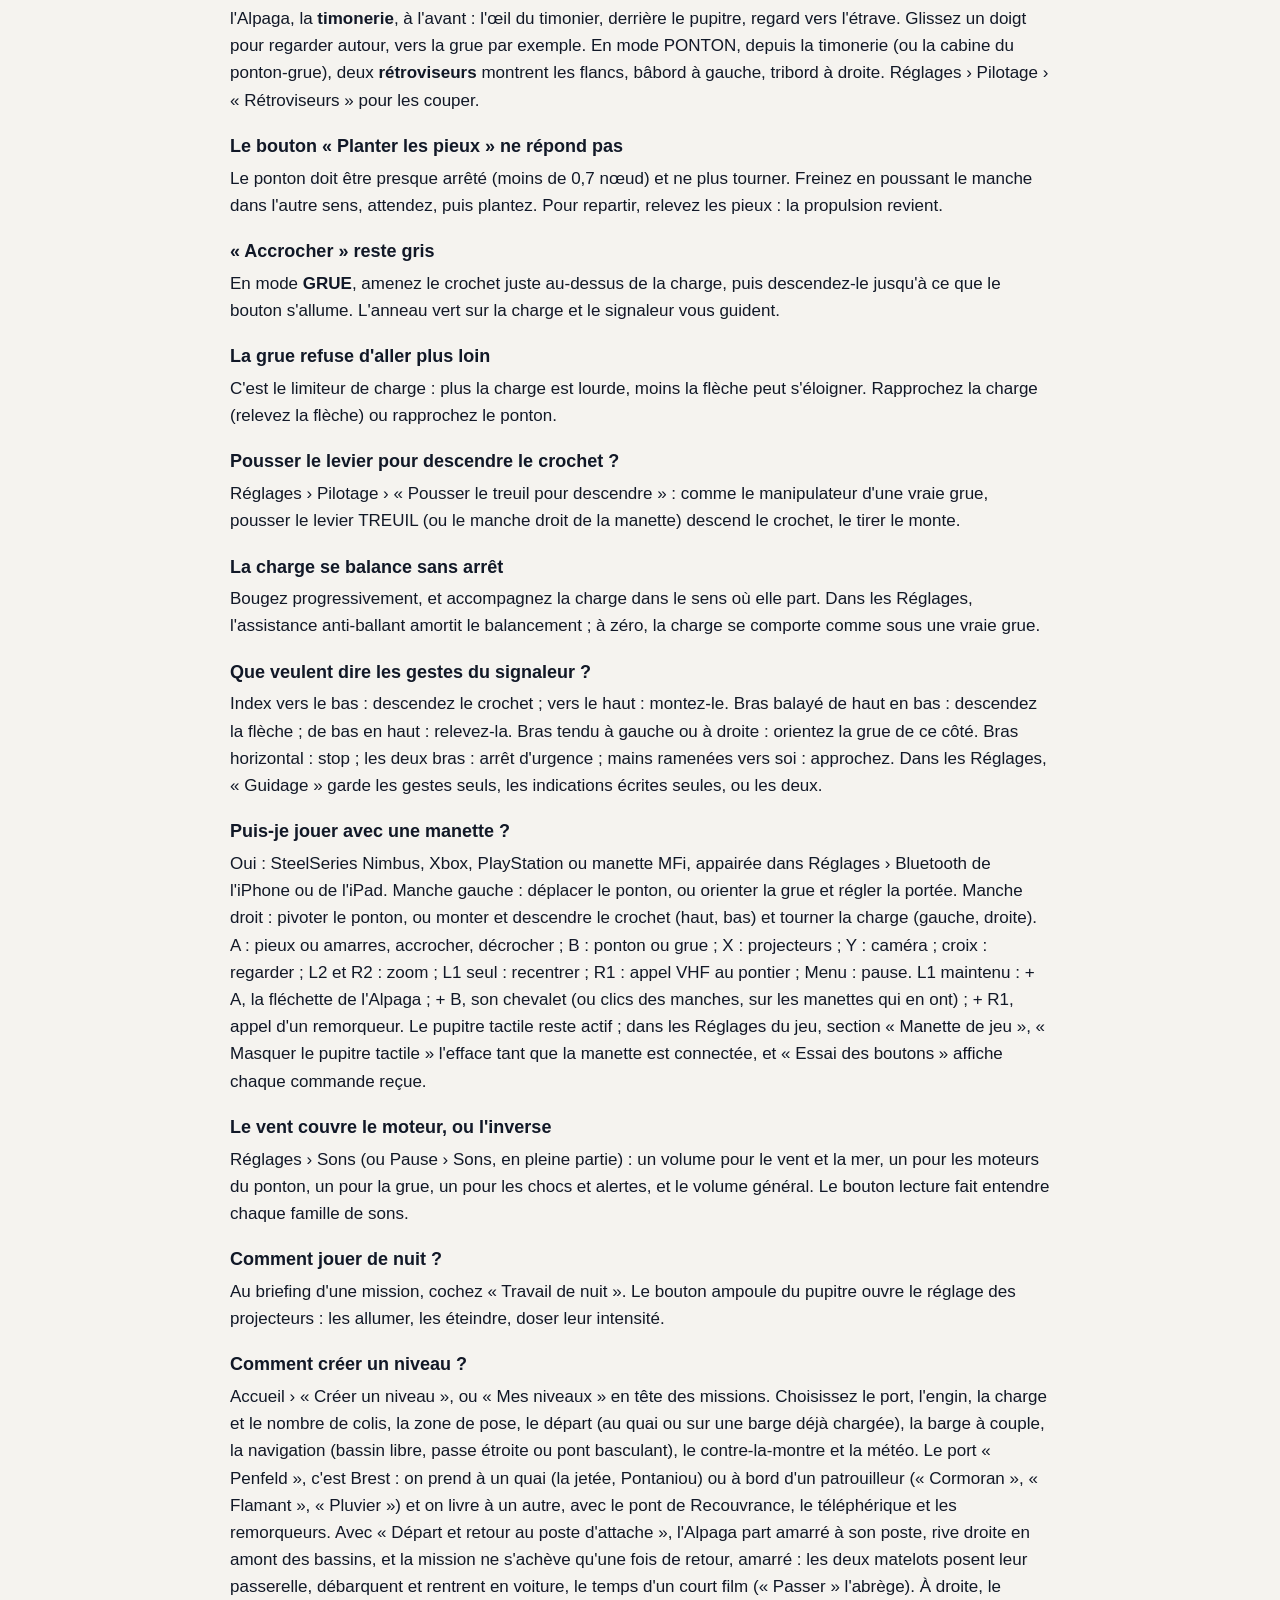
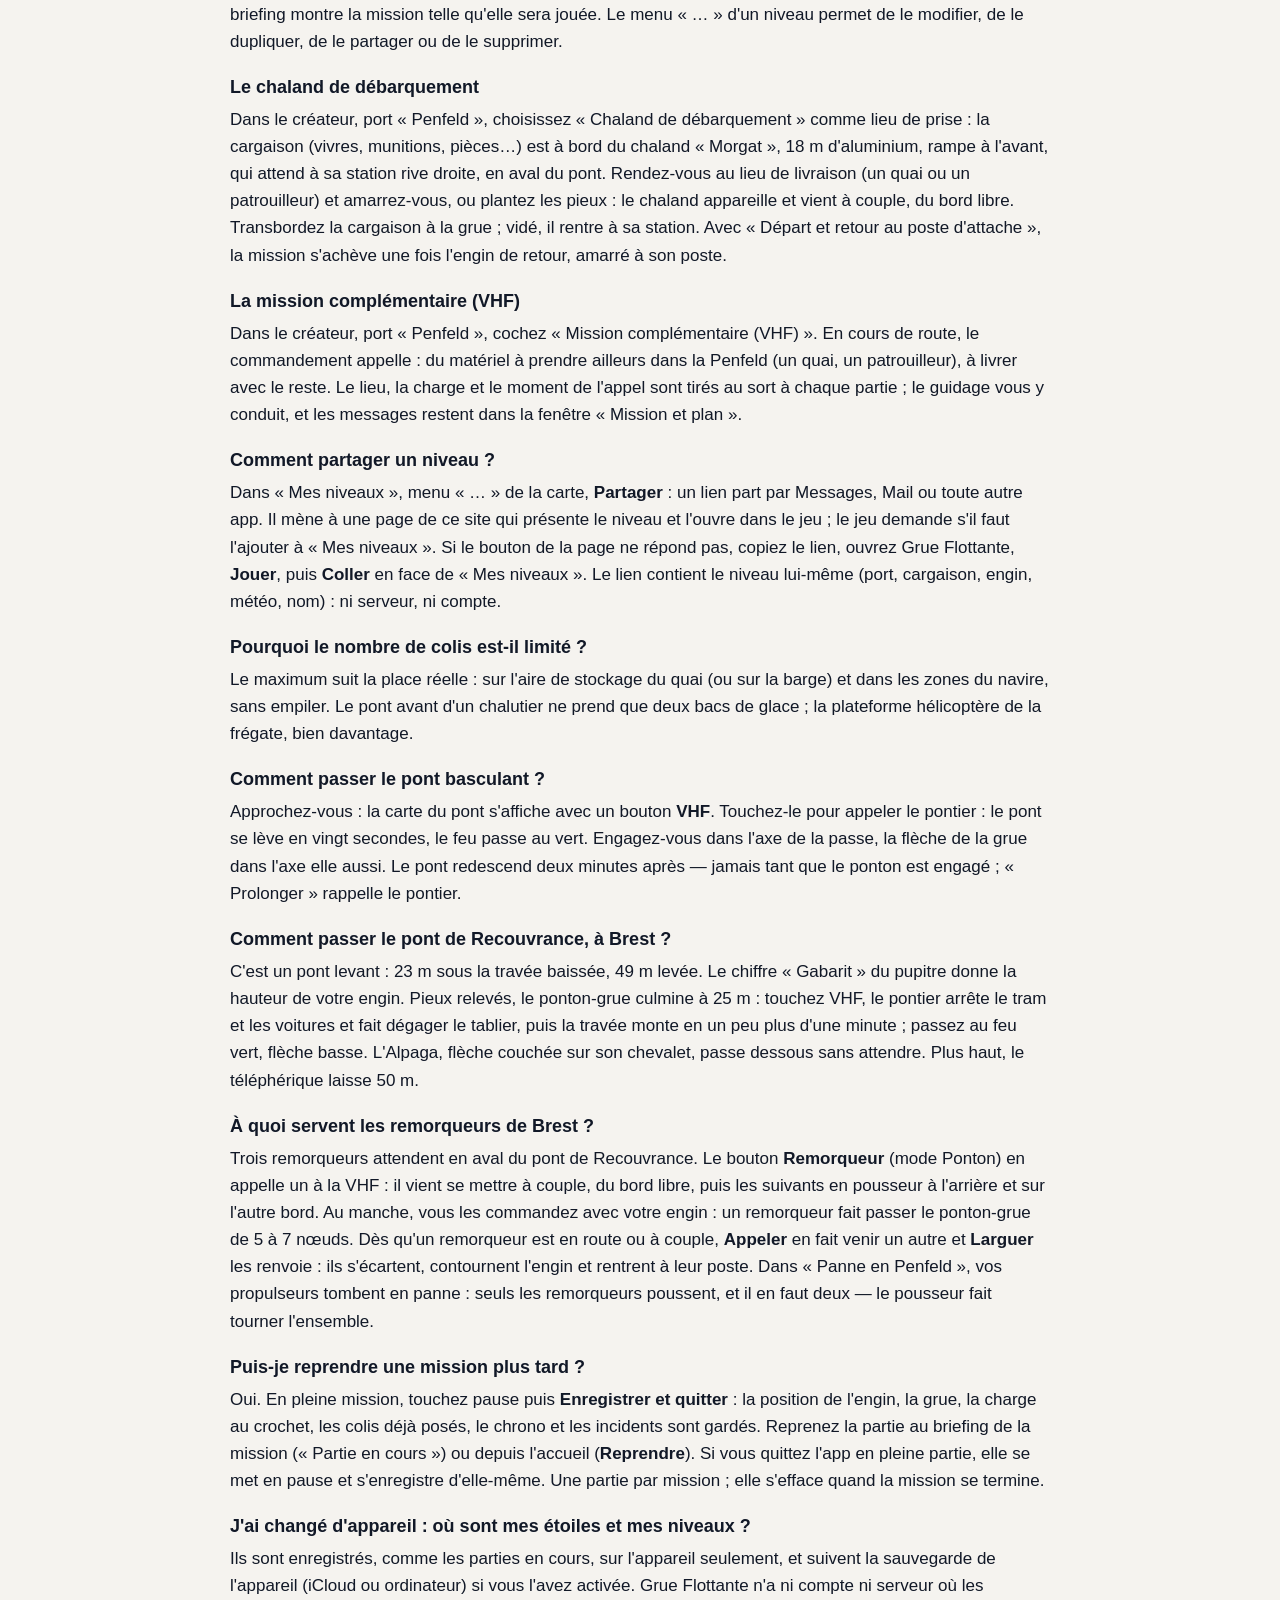
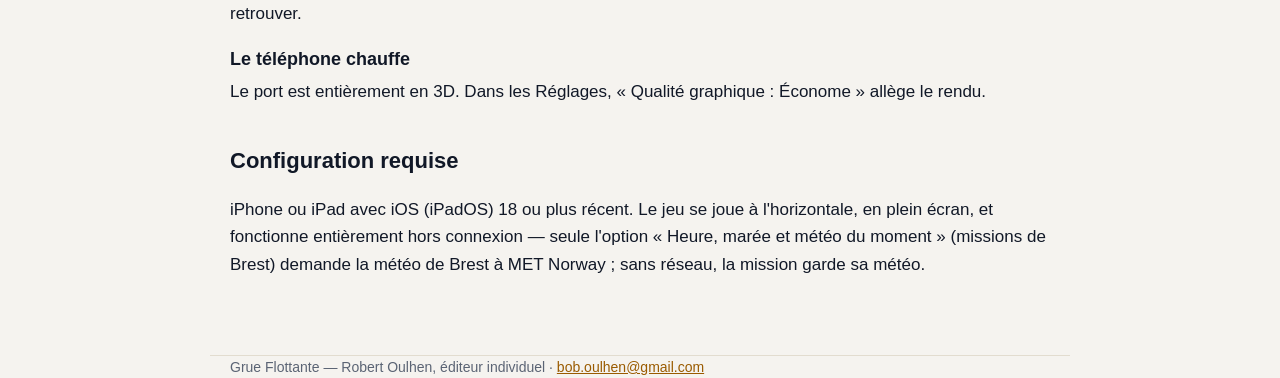
==== commit f03cefc7: "Confidentialité : la seule connexion, facultative, est la météo de Brest (MET Norway) L'option « Heu" ====
--- a/assistance.html
+++ b/assistance.html
@@ -209,7 +209,8 @@
 
   <h2>Configuration requise</h2>
   <p>iPhone ou iPad avec iOS (iPadOS) 18 ou plus récent. Le jeu se joue à l'horizontale, en plein écran, et fonctionne entièrement hors
-  connexion.</p>
+  connexion — seule l'option « Heure, marée et météo du moment » (missions de Brest) demande la météo de Brest à
+  MET Norway ; sans réseau, la mission garde sa météo.</p>
 </main>
 <footer class="dedans">Grue Flottante — Robert Oulhen, éditeur individuel · <a href="mailto:bob.oulhen@gmail.com">bob.oulhen@gmail.com</a></footer>
 </body>
